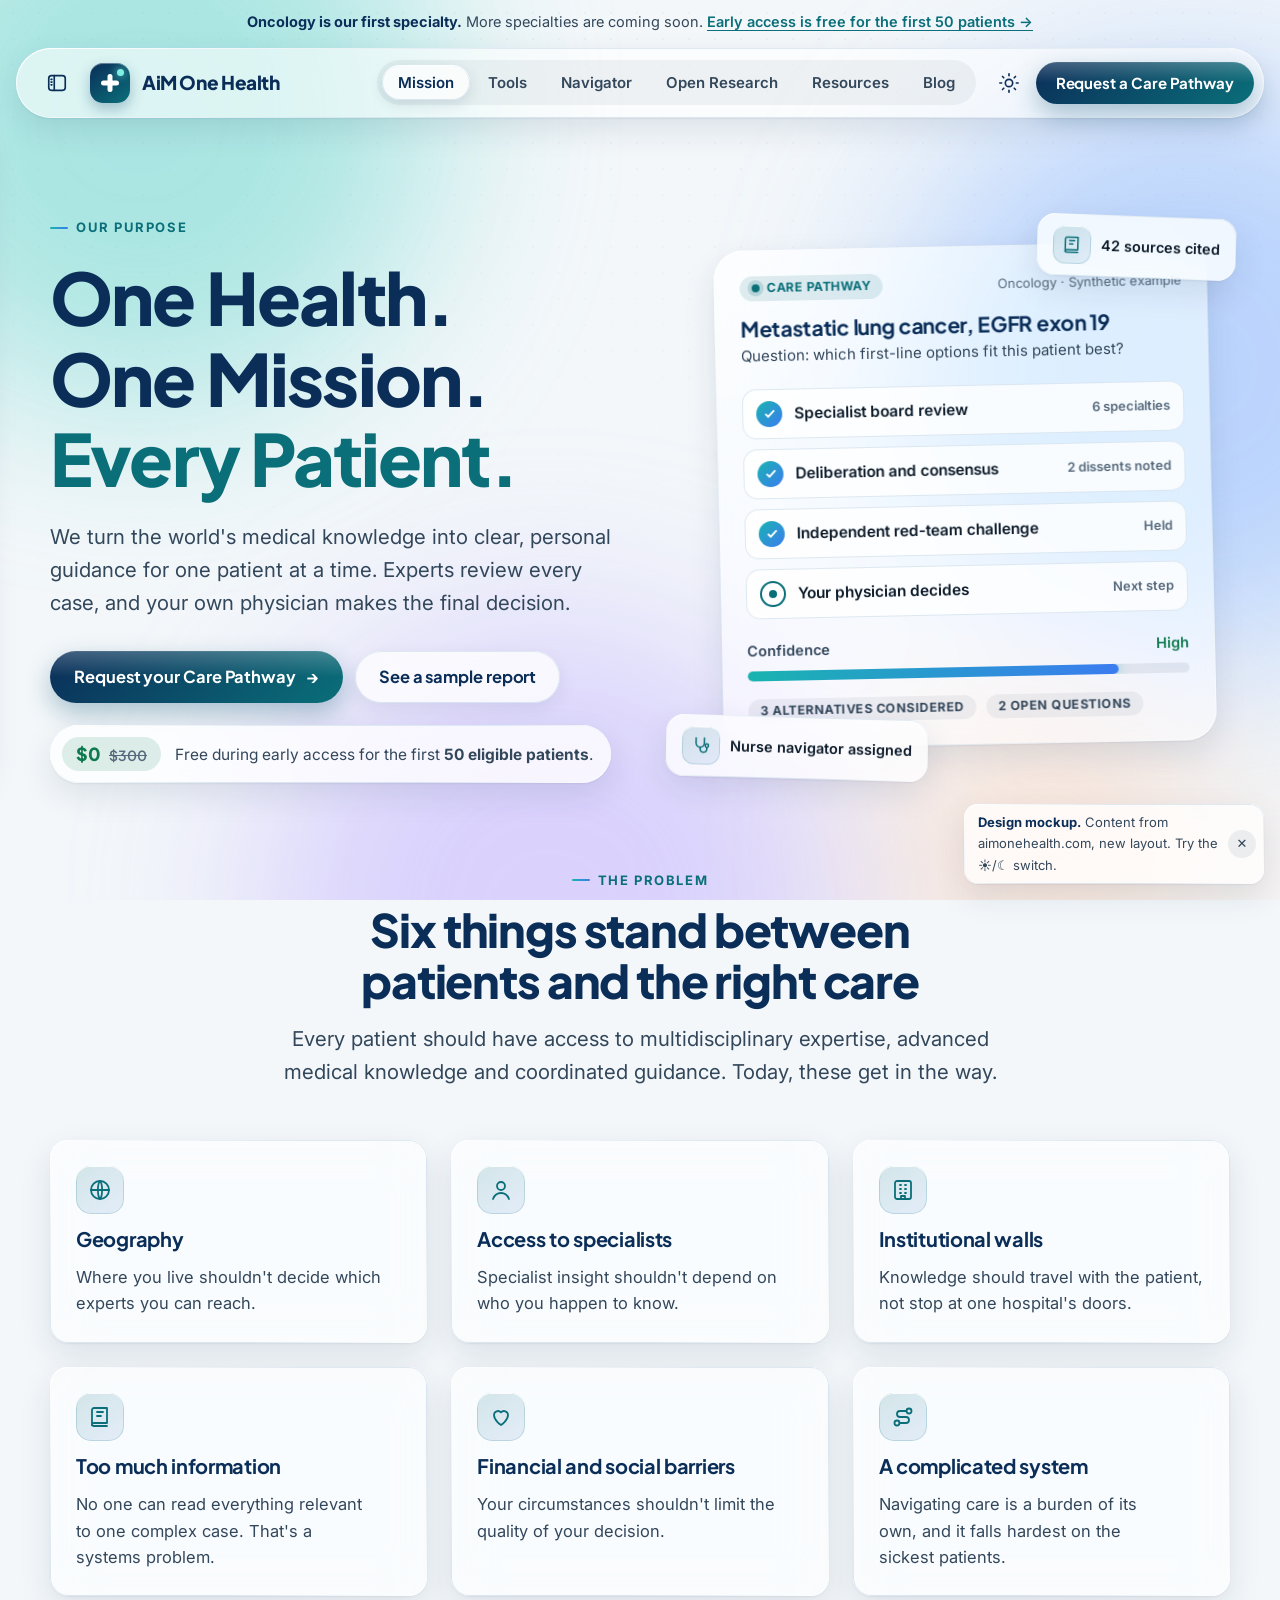
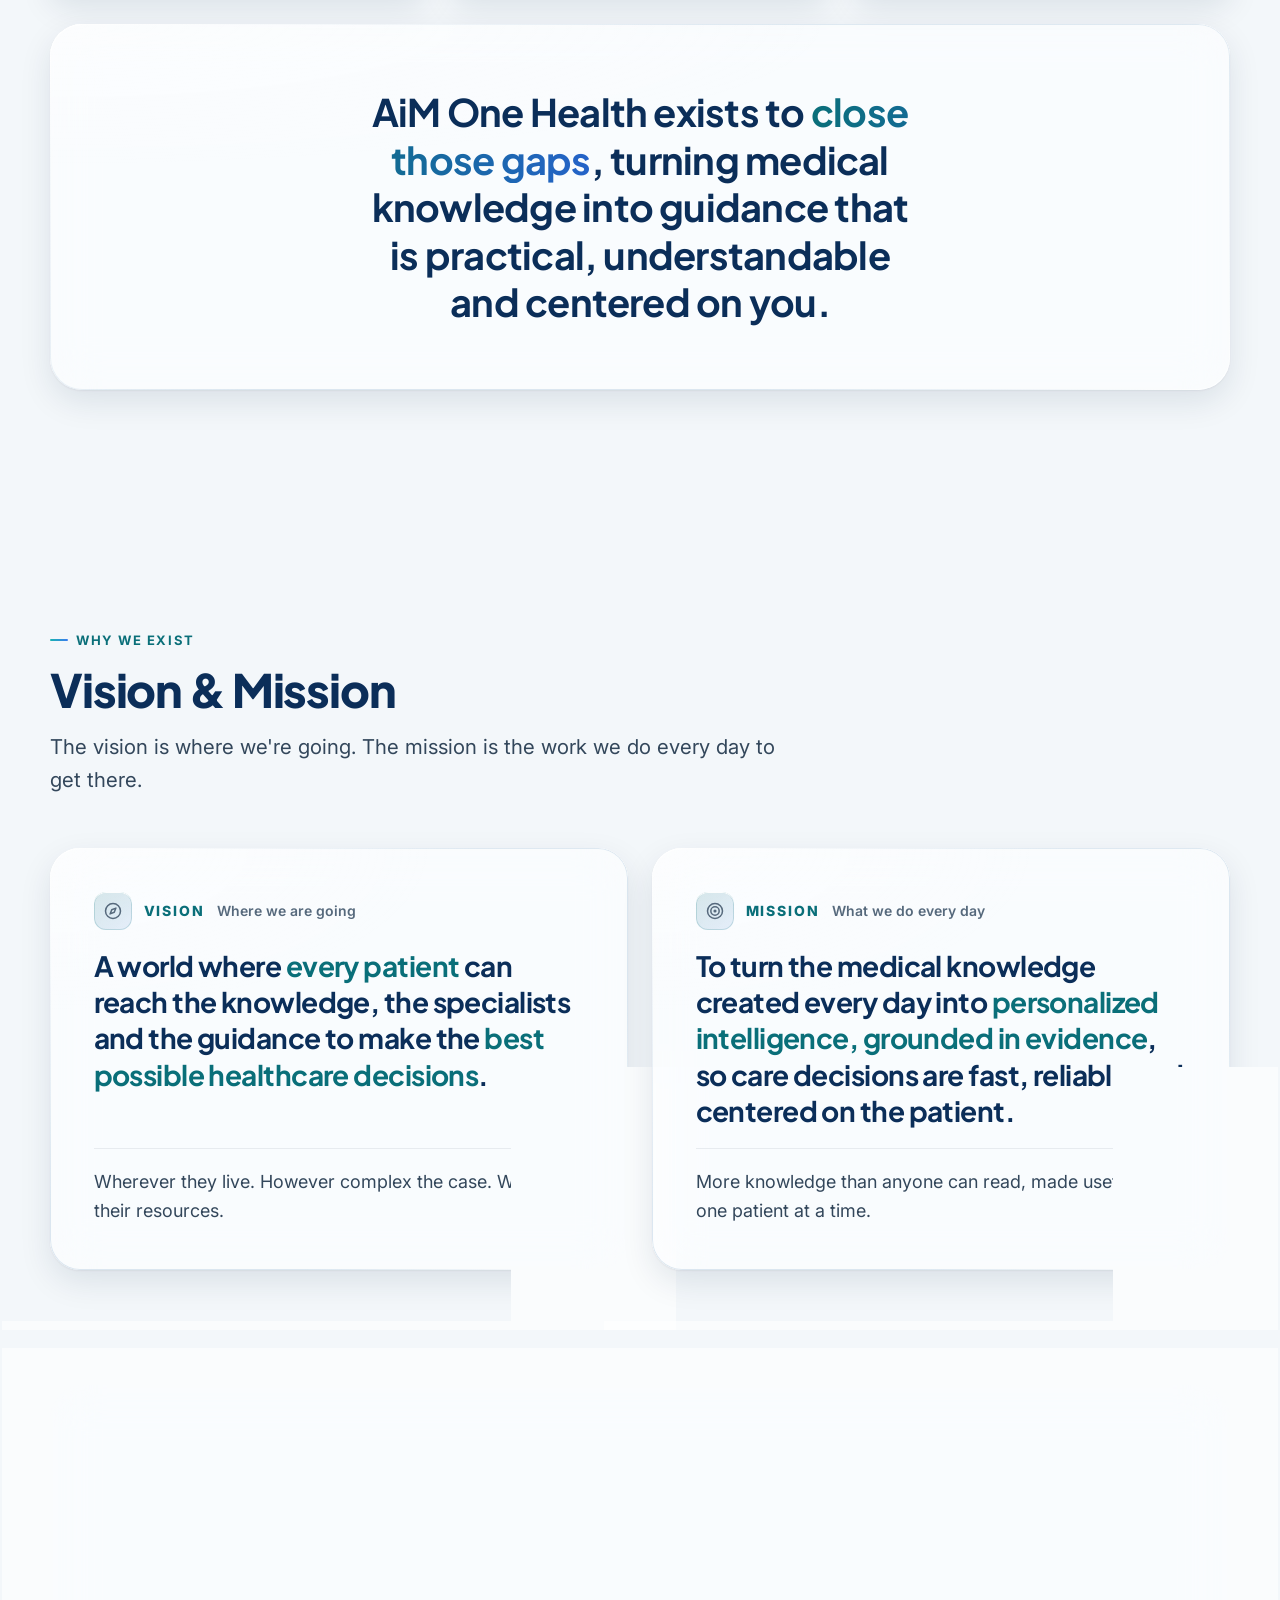
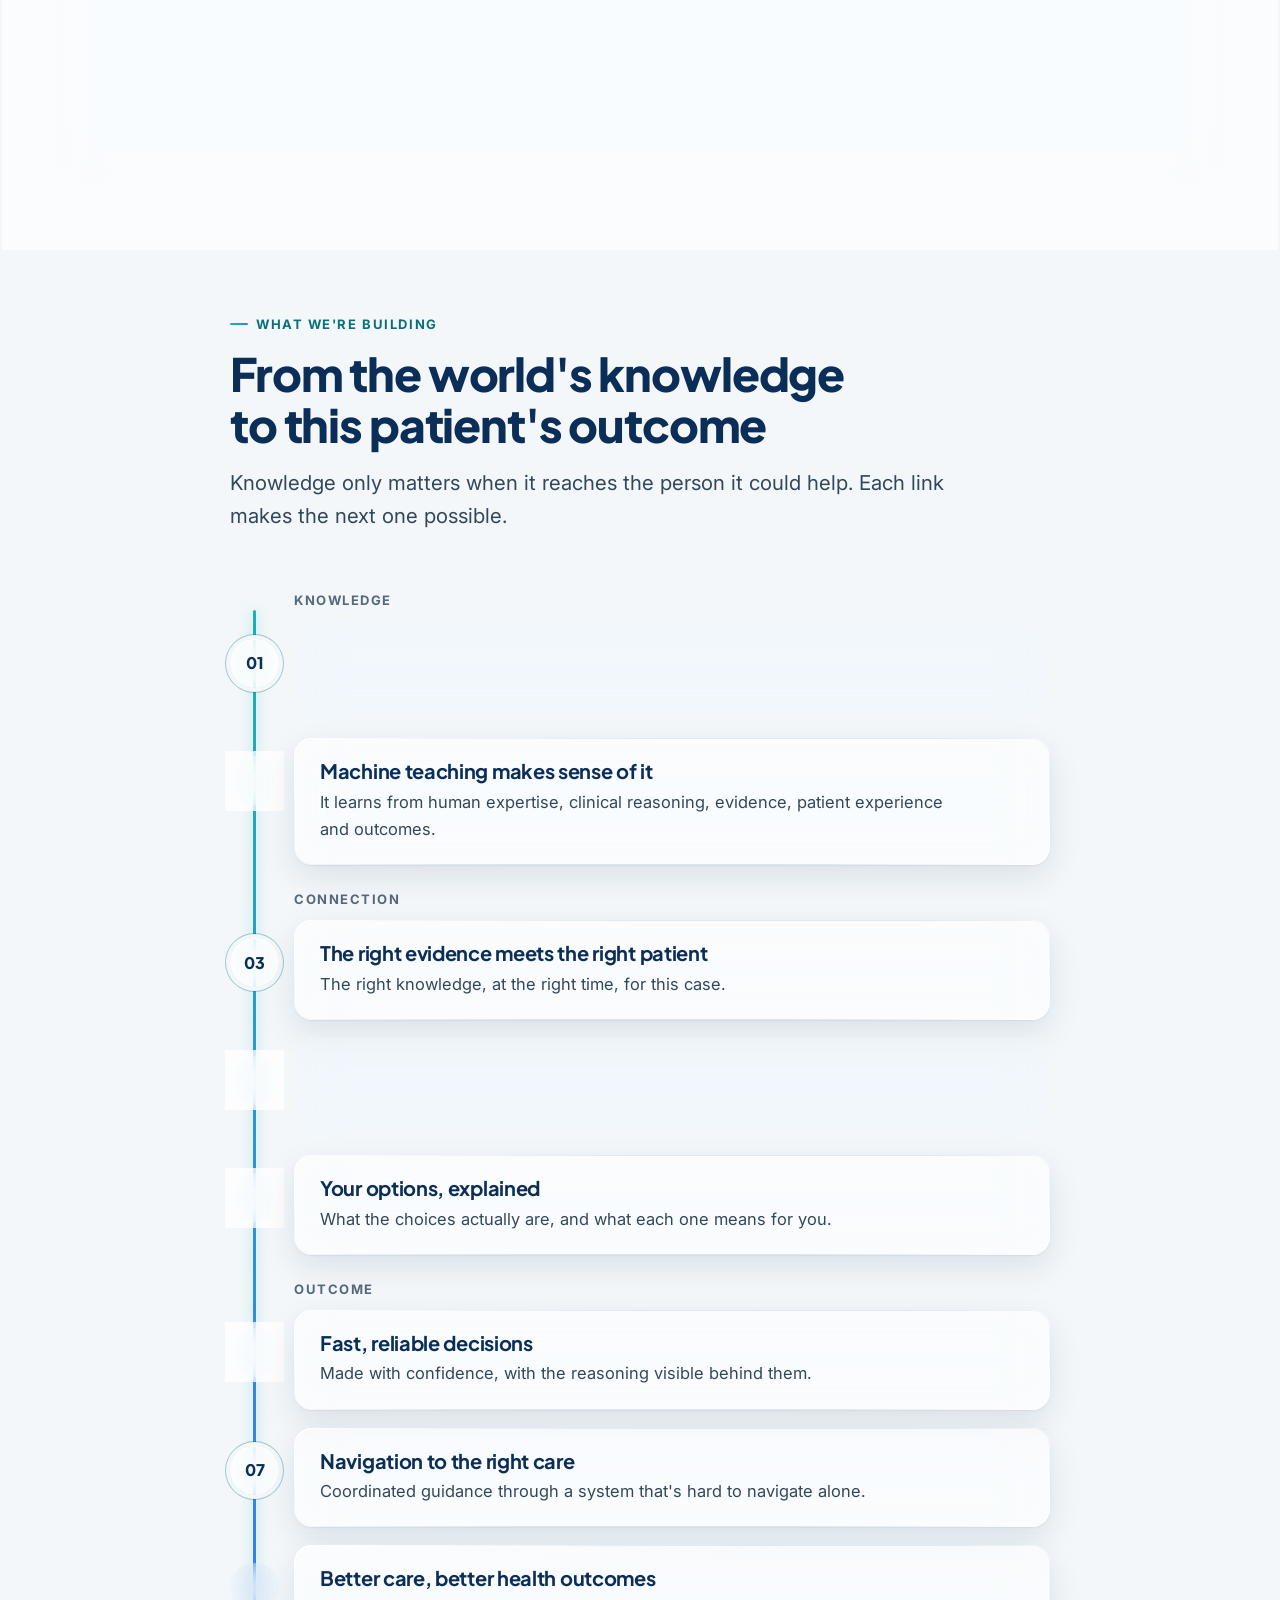
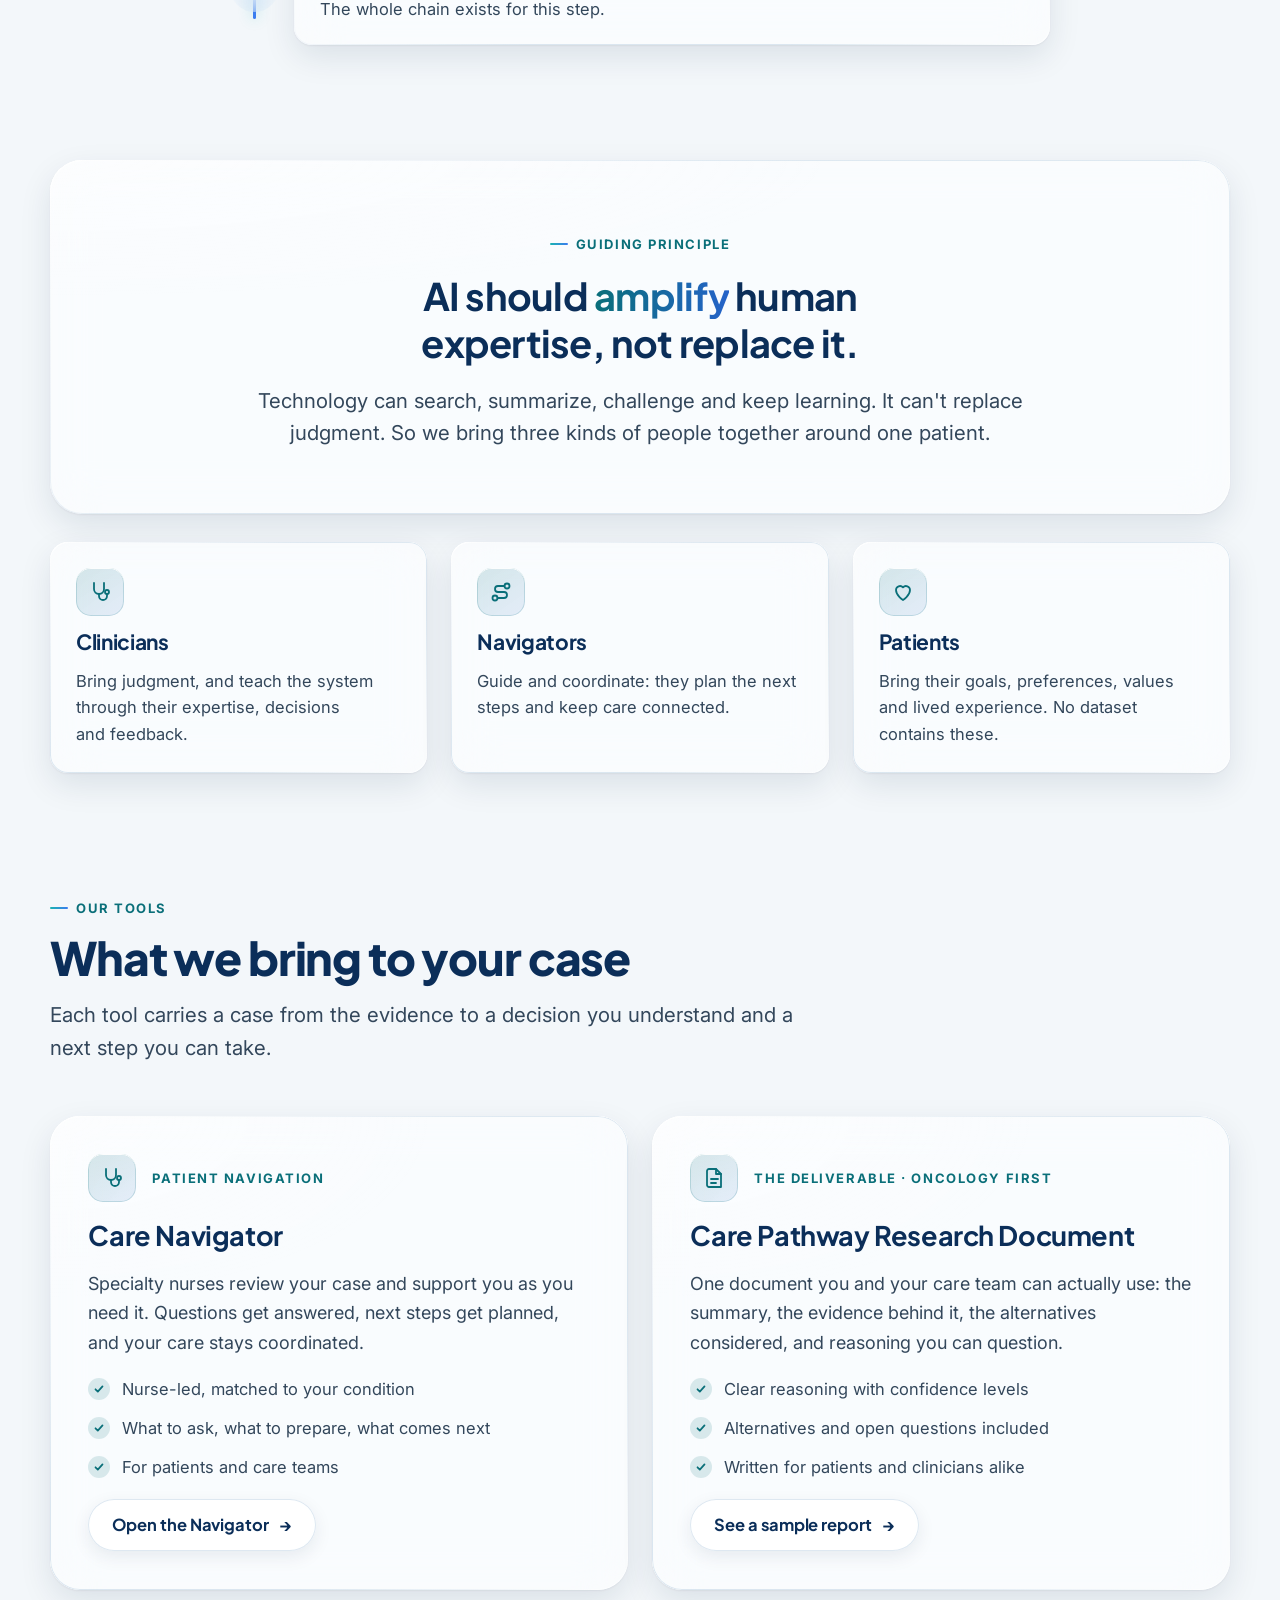
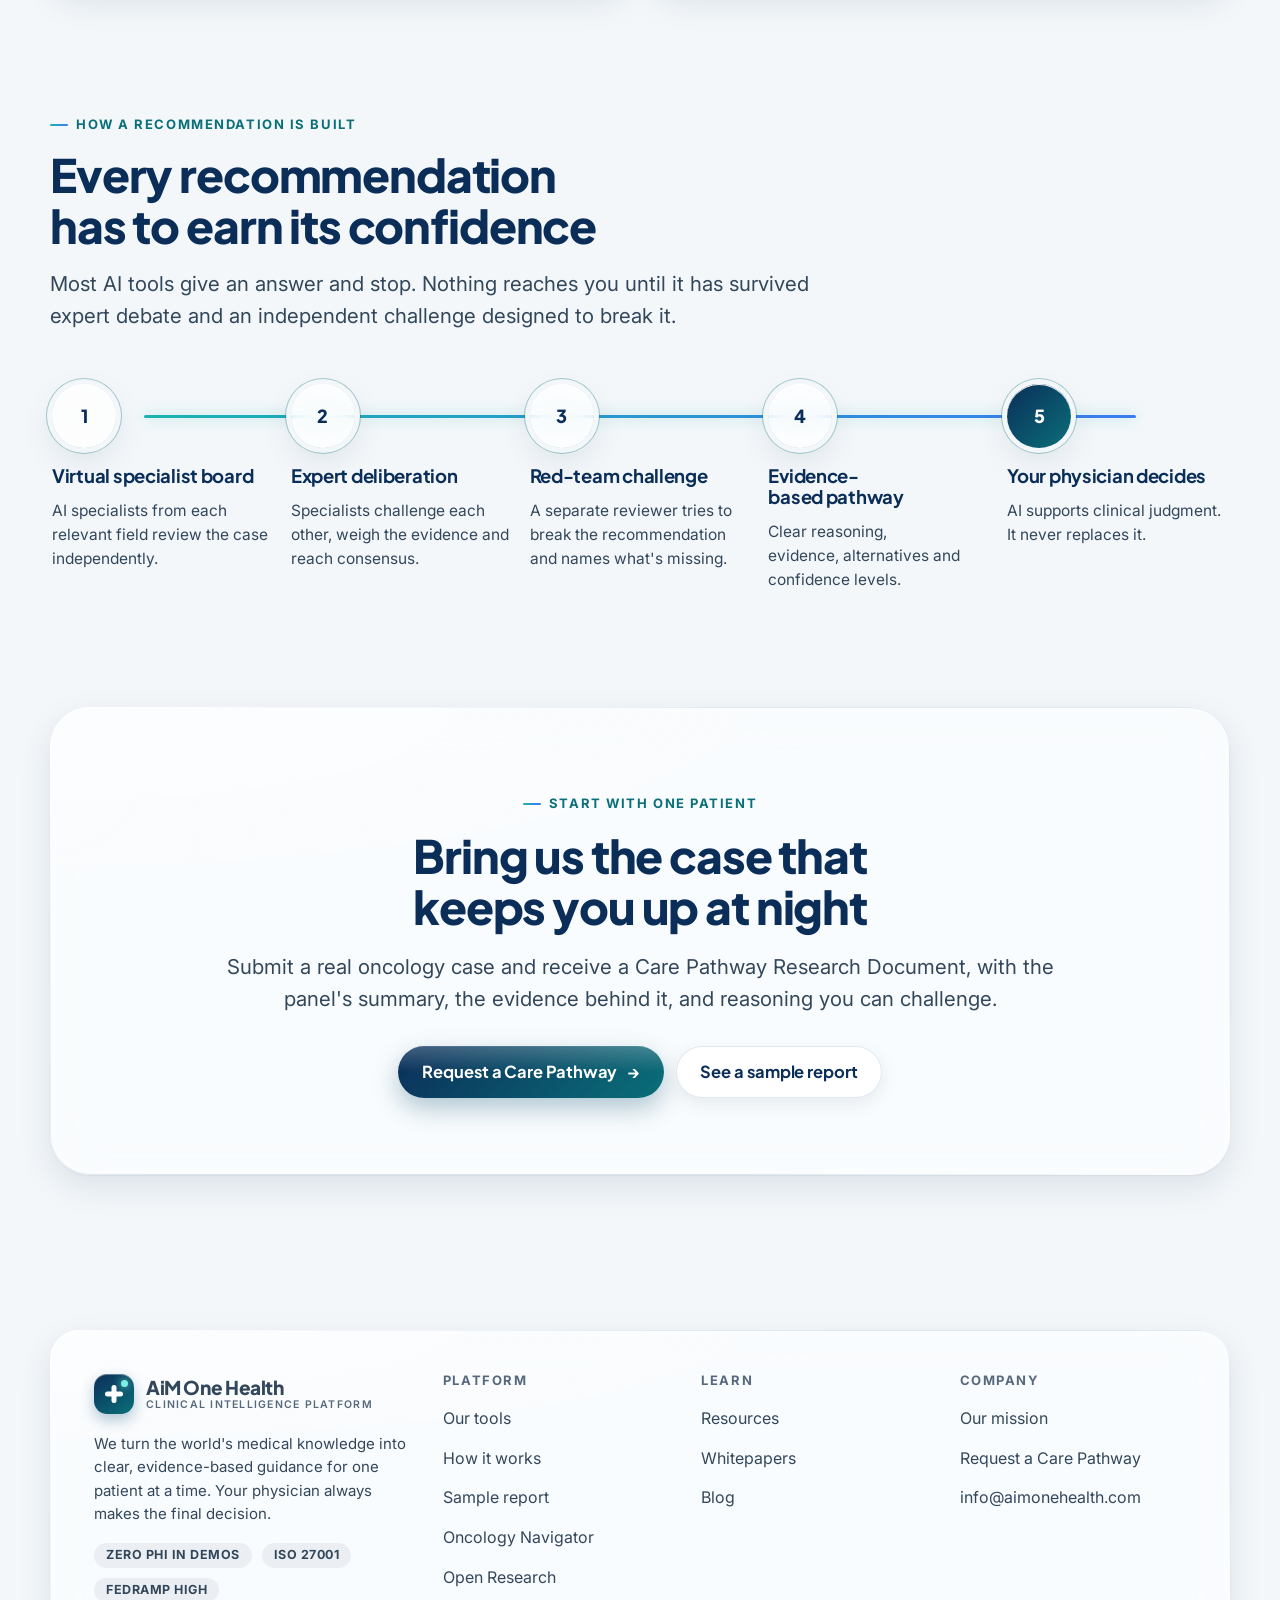
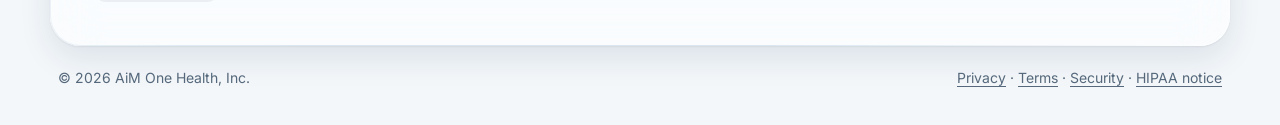
==== index.html @ df20a42c "Initial commit Co-Authored-By: Claude Opus 5.5 <noreply@anthropic.com>" ====
<!doctype html>
<html lang="en">
<head>
<meta charset="utf-8">
<meta name="viewport" content="width=device-width, initial-scale=1">
<title>AiM One Health · One Health. One Mission. Every Patient.</title>
<link rel="preconnect" href="https://fonts.googleapis.com"><link rel="preconnect" href="https://fonts.gstatic.com" crossorigin>
<link href="https://fonts.googleapis.com/css2?family=Inter:wght@400;500;600;700&family=Plus+Jakarta+Sans:wght@600;700;800&display=swap" rel="stylesheet">
<link rel="stylesheet" href="site.css">
<script src="flip.js"></script>
<style>
  .hero { padding: clamp(48px, 7vw, 96px) 0 clamp(40px, 6vw, 80px); }
  .hero h1 { margin: 20px 0 22px; }
  .hero h1 .line { display: block; }
  .hero h1 .soft { color: var(--accent); }
  .hero .ctas { display: flex; flex-wrap: wrap; gap: 12px; margin-top: 32px; }
  .offer { display: flex; align-items: center; gap: 14px; margin-top: 22px; padding: 12px 18px 12px 12px; border-radius: 999px; width: fit-content; max-width: 100%; }
  .offer .price { display: flex; align-items: baseline; gap: 8px; padding: 8px 14px; border-radius: 999px; background: color-mix(in srgb, var(--ok) 13%, transparent); color: var(--ok); font: 800 18px/1 var(--font-head); }
  .offer s { font-size: 14px; font-weight: 600; color: var(--ink-3); }
  .offer span { font-size: 15.5px; color: var(--ink-2); }
  /* the preview: a Care Pathway document floating in glass */
  .preview { padding: 26px; border-radius: 30px; transform: rotate(-1.2deg); }
  .preview .top { display: flex; justify-content: space-between; align-items: center; gap: 12px; }
  .preview h3 { margin: 16px 0 4px; font-size: 21px; }
  .preview .case { font-size: 15px; color: var(--ink-2); }
  .pv-steps { margin: 20px 0; display: grid; gap: 10px; }
  .pv-step { display: flex; align-items: center; gap: 12px; padding: 12px 14px; border-radius: 14px; background: var(--glass-strong); box-shadow: inset 0 0 0 1px var(--glass-edge-2); font-size: 15.5px; font-weight: 600; color: var(--ink); }
  .pv-step .tick { flex: none; width: 26px; height: 26px; border-radius: 50%; display: grid; place-items: center; color: #fff; background: linear-gradient(135deg, #19b3b0, #3b7cf0); }
  .pv-step .tick svg { width: 15px; height: 15px; fill: none; stroke: currentColor; stroke-width: 3; }
  .pv-step.now .tick { background: transparent; box-shadow: inset 0 0 0 2px var(--accent); }
  .pv-step.now .tick::after { content: ''; width: 8px; height: 8px; border-radius: 50%; background: var(--accent); animation: beat 1.4s ease-in-out infinite; }
  @keyframes beat { 50% { transform: scale(1.6); opacity: .4; } }
  .pv-step em { margin-left: auto; font-style: normal; font-size: 13px; color: var(--ink-3); font-weight: 600; }
  .meter { display: grid; gap: 8px; }
  .meter .row { display: flex; justify-content: space-between; font-size: 14.5px; font-weight: 600; color: var(--ink-2); }
  .meter .track { height: 10px; border-radius: 99px; background: rgb(13 40 70 / .08); overflow: hidden; }
  :root[data-theme='night'] .meter .track { background: rgb(255 255 255 / .08); }
  .meter .fill { height: 100%; width: 84%; border-radius: inherit; background: linear-gradient(90deg, #19b3b0, #3b7cf0); box-shadow: 0 0 12px rgb(25 179 176 / .5); }
  .pv-foot { display: flex; gap: 10px; flex-wrap: wrap; margin-top: 18px; }
  .float-chip { position: absolute; padding: 12px 16px; border-radius: 18px; font-size: 14.5px; font-weight: 600; color: var(--ink); display: flex; align-items: center; gap: 10px; }
  .float-chip.a { left: -34px; bottom: -16px; transform: rotate(1.5deg); }
  .float-chip.b { right: -6px; top: -12px; transform: rotate(2deg); }
  .preview-wrap { position: relative; padding: 18px; }
  /* barriers */
  .barrier h3 { font-size: 20px; }
  /* vision / mission */
  .vm { padding: clamp(28px, 3.4vw, 44px); border-radius: 30px; display: flex; flex-direction: column; gap: 18px; }
  .vm .label { display: flex; align-items: center; gap: 12px; }
  .vm .label b { font: 800 14px/1 var(--font-body); letter-spacing: .14em; text-transform: uppercase; color: var(--accent); }
  .vm .label span { font-size: 14px; color: var(--ink-3); font-weight: 600; }
  .vm .say { font: 700 clamp(22px, 2.3vw, 28px)/1.3 var(--font-head); letter-spacing: -.02em; color: var(--brand); }
  .vm .say mark { background: none; color: var(--accent); }
  .vm .after { color: var(--ink-2); border-top: 1px solid rgb(13 40 70 / .08); padding-top: 18px; margin-top: auto; }
  :root[data-theme='night'] .vm .after { border-top-color: rgb(255 255 255 / .08); }
  /* 73 days */
  .doubling { display: grid; grid-template-columns: .9fr 1.1fr; gap: clamp(24px, 4vw, 56px); align-items: center; padding: clamp(28px, 4vw, 52px); border-radius: 34px; }
  .doubling .huge { font: 800 clamp(84px, 11vw, 150px)/.9 var(--font-head); letter-spacing: -.06em; background: linear-gradient(135deg, #0b2e59 10%, #0a6f79 60%, #2563c9); -webkit-background-clip: text; background-clip: text; color: transparent; }
  :root[data-theme='night'] .doubling .huge { background: linear-gradient(135deg, #ffffff, #7ef0e2 55%, #8db4ff); -webkit-background-clip: text; background-clip: text; }
  .doubling .unit { font: 700 22px/1.2 var(--font-head); color: var(--brand); margin-top: 10px; }
  .bars { display: grid; gap: 14px; margin: 18px 0 8px; }
  .bars .b { display: grid; grid-template-columns: 64px 1fr auto; align-items: center; gap: 14px; font-size: 15px; font-weight: 600; color: var(--ink-2); }
  .bars .b i { display: block; height: 14px; border-radius: 99px; background: linear-gradient(90deg, #19b3b0, #3b7cf0); }
  /* principle */
  .roles .tile h3 { font-size: 21px; }
  /* tools */
  .tool { padding: clamp(26px, 3vw, 40px); border-radius: 30px; display: flex; flex-direction: column; gap: 18px; }
  .tool .head { display: flex; gap: 16px; align-items: center; }
  .tool .head span { font: 700 13px/1 var(--font-body); letter-spacing: .12em; text-transform: uppercase; color: var(--accent); }
  .tool h3 { font-size: 27px; }
  .tool .btn { align-self: flex-start; margin-top: auto; }
  /* final CTA */
  .final { padding: clamp(36px, 6vw, 80px); border-radius: 40px; text-align: center; }
  .final h2 { max-width: 18ch; margin: 16px auto 18px; }
  .final .ctas { display: flex; flex-wrap: wrap; justify-content: center; gap: 12px; margin-top: 30px; }
  @media (max-width: 980px) {
    .doubling { grid-template-columns: 1fr; }
    .preview { transform: none; }
    .float-chip { display: none; }
  }
</style>
</head>
<body data-page="index.html">
<main id="main">

  <!-- HERO -->
  <section class="hero">
    <div class="wrap split">
      <div>
        <span class="eyebrow">Our purpose</span>
        <h1><span class="line">One Health.</span><span class="line">One Mission.</span><span class="line soft">Every Patient.</span></h1>
        <p class="lead read">We turn the world's medical knowledge into clear, personal guidance for one patient at a time. Experts review every case, and your own physician makes the final decision.</p>
        <div class="ctas">
          <a class="btn primary" href="request.html">Request your Care Pathway <span class="arrow">→</span></a>
          <a class="btn ghost" href="report.html">See a sample report</a>
        </div>
        <div class="offer glass strong">
          <span class="price">$0 <s>$300</s></span>
          <span>Free during early access for the first <b>50 eligible patients</b>.</span>
        </div>
      </div>

      <div class="preview-wrap" aria-label="Example of a Care Pathway document">
        <div class="preview glass bloom sheen">
          <div class="top"><span class="badge"><span class="dot"></span> Care Pathway</span><span class="tiny">Oncology · Synthetic example</span></div>
          <h3>Metastatic lung cancer, EGFR exon 19</h3>
          <p class="case">Question: which first-line options fit this patient best?</p>
          <div class="pv-steps">
            <div class="pv-step"><span class="tick"><svg viewBox="0 0 24 24"><path d="M5 12.5l4.5 4.5L19 7"/></svg></span>Specialist board review<em>6 specialties</em></div>
            <div class="pv-step"><span class="tick"><svg viewBox="0 0 24 24"><path d="M5 12.5l4.5 4.5L19 7"/></svg></span>Deliberation and consensus<em>2 dissents noted</em></div>
            <div class="pv-step"><span class="tick"><svg viewBox="0 0 24 24"><path d="M5 12.5l4.5 4.5L19 7"/></svg></span>Independent red-team challenge<em>Held</em></div>
            <div class="pv-step now"><span class="tick"></span>Your physician decides<em>Next step</em></div>
          </div>
          <div class="meter"><div class="row"><span>Confidence</span><span style="color:var(--ok)">High</span></div><div class="track"><div class="fill"></div></div></div>
          <div class="pv-foot"><span class="badge plain">3 alternatives considered</span><span class="badge plain">2 open questions</span></div>
        </div>
        <div class="float-chip glass strong a"><span class="ico sm" data-ico="stethoscope"></span>Nurse navigator assigned</div>
        <div class="float-chip glass strong b"><span class="ico sm" data-ico="book"></span>42 sources cited</div>
      </div>
    </div>
  </section>

  <!-- SIX BARRIERS -->
  <section style="padding-top:0">
    <div class="wrap">
      <div class="sec-head center reveal">
        <span class="eyebrow">The problem</span>
        <h2>Six things stand between patients and the right care</h2>
        <p class="lead read">Every patient should have access to multidisciplinary expertise, advanced medical knowledge and coordinated guidance. Today, these get in the way.</p>
      </div>
      <div class="grid g3">
        <article class="tile glass lift reveal barrier"><span class="ico" data-ico="globe"></span><h3>Geography</h3><p>Where you live shouldn't decide which experts you can reach.</p></article>
        <article class="tile glass lift reveal barrier"><span class="ico" data-ico="user"></span><h3>Access to specialists</h3><p>Specialist insight shouldn't depend on who you happen to know.</p></article>
        <article class="tile glass lift reveal barrier"><span class="ico" data-ico="building"></span><h3>Institutional walls</h3><p>Knowledge should travel with the patient, not stop at one hospital's doors.</p></article>
        <article class="tile glass lift reveal barrier"><span class="ico" data-ico="book"></span><h3>Too much information</h3><p>No one can read everything relevant to one complex case. That's a systems problem.</p></article>
        <article class="tile glass lift reveal barrier"><span class="ico" data-ico="heart"></span><h3>Financial and social barriers</h3><p>Your circumstances shouldn't limit the quality of your decision.</p></article>
        <article class="tile glass lift reveal barrier"><span class="ico" data-ico="route"></span><h3>A complicated system</h3><p>Navigating care is a burden of its own, and it falls hardest on the sickest patients.</p></article>
      </div>
      <div class="statement glass bloom reveal" style="margin-top:28px">
        <p class="big">AiM One Health exists to <span class="grad">close those gaps</span>, turning medical knowledge into guidance that is practical, understandable and centered on you.</p>
      </div>
    </div>
  </section>

  <!-- VISION & MISSION -->
  <section id="vision">
    <div class="wrap">
      <div class="sec-head reveal">
        <span class="eyebrow">Why we exist</span>
        <h2>Vision &amp; Mission</h2>
        <p class="lead read">The vision is where we're going. The mission is the work we do every day to get there.</p>
      </div>
      <div class="grid g2">
        <article class="vm glass bloom lift reveal">
          <div class="label"><span class="ico sm" data-ico="compass"></span><b>Vision</b><span>Where we are going</span></div>
          <p class="say">A world where <mark>every patient</mark> can reach the knowledge, the specialists and the guidance to make the <mark>best possible healthcare decisions</mark>.</p>
          <p class="after">Wherever they live. However complex the case. Whatever their resources.</p>
        </article>
        <article class="vm glass bloom lift reveal">
          <div class="label"><span class="ico sm" data-ico="target"></span><b>Mission</b><span>What we do every day</span></div>
          <p class="say">To turn the medical knowledge created every day into <mark>personalized intelligence, grounded in evidence</mark>, so care decisions are fast, reliable and centered on the patient.</p>
          <p class="after">More knowledge than anyone can read, made useful for one patient at a time.</p>
        </article>
      </div>
    </div>
  </section>

  <!-- 73 DAYS -->
  <section style="padding-top:0">
    <div class="wrap">
      <div class="doubling glass bloom reveal">
        <div>
          <div class="huge">73</div>
          <div class="unit">days for medical knowledge to double</div>
          <div class="bars" aria-label="Doubling time of medical knowledge">
            <div class="b"><span>1950</span><i style="width:100%"></i><span>50 years</span></div>
            <div class="b"><span>2020</span><i style="width:4%"></i><span>73 days</span></div>
          </div>
          <p class="tiny">Densen P., “Challenges and Opportunities Facing Medical Education,” Trans Am Clin Climatol Assoc, 2011.</p>
        </div>
        <div class="stack">
          <h3 style="font-size:26px">Finding information isn't the problem anymore. Knowing which of it matters is.</h3>
          <p class="muted">Every day brings new research, clinical guidance, real-world evidence and patient data. The hard part is applying the right knowledge at the right time, for each patient.</p>
          <p class="muted">AiM One Health uses <b style="color:var(--ink)">machine teaching</b>: systems that learn from clinicians' expertise and reasoning, medical evidence, patient experience and real-world outcomes, then apply what they've learned to the decision in front of a patient.</p>
        </div>
      </div>
    </div>
  </section>

  <!-- THE CHAIN -->
  <section id="aspire" style="padding-top:0">
    <div class="narrow">
      <div class="sec-head reveal">
        <span class="eyebrow">What we're building</span>
        <h2>From the world's knowledge to this patient's outcome</h2>
        <p class="lead">Knowledge only matters when it reaches the person it could help. Each link makes the next one possible.</p>
      </div>
      <div class="thread">
        <p class="phase reveal">Knowledge</p>
        <div class="step reveal"><span class="num">01</span><div class="card glass"><h3>New medical knowledge, every day</h3><p>Research, clinical guidance, real-world evidence, patient information and healthcare data.</p></div></div>
        <div class="step reveal"><span class="num">02</span><div class="card glass"><h3>Machine teaching makes sense of it</h3><p>It learns from human expertise, clinical reasoning, evidence, patient experience and outcomes.</p></div></div>
        <p class="phase reveal">Connection</p>
        <div class="step reveal"><span class="num">03</span><div class="card glass"><h3>The right evidence meets the right patient</h3><p>The right knowledge, at the right time, for this case.</p></div></div>
        <div class="step reveal"><span class="num">04</span><div class="card glass"><h3>Multidisciplinary expertise</h3><p>Specialist-level review, without institutional boundaries.</p></div></div>
        <div class="step reveal"><span class="num">05</span><div class="card glass"><h3>Your options, explained</h3><p>What the choices actually are, and what each one means for you.</p></div></div>
        <p class="phase reveal">Outcome</p>
        <div class="step reveal"><span class="num">06</span><div class="card glass"><h3>Fast, reliable decisions</h3><p>Made with confidence, with the reasoning visible behind them.</p></div></div>
        <div class="step reveal"><span class="num">07</span><div class="card glass"><h3>Navigation to the right care</h3><p>Coordinated guidance through a system that's hard to navigate alone.</p></div></div>
        <div class="step key reveal"><span class="num">08</span><div class="card glass bloom"><h3>Better care, better health outcomes</h3><p>The whole chain exists for this step.</p></div></div>
      </div>
    </div>
  </section>

  <!-- PRINCIPLE -->
  <section id="principle" style="padding-top:0">
    <div class="wrap">
      <div class="statement glass bloom reveal" style="margin-bottom:28px">
        <span class="eyebrow">Guiding principle</span>
        <p class="big" style="margin-top:18px">AI should <span class="grad">amplify</span> human expertise, not replace it.</p>
        <p class="lead read" style="margin:18px auto 0">Technology can search, summarize, challenge and keep learning. It can't replace judgment. So we bring three kinds of people together around one patient.</p>
      </div>
      <div class="grid g3 roles">
        <article class="tile glass lift reveal"><span class="ico" data-ico="stethoscope"></span><h3>Clinicians</h3><p>Bring judgment, and teach the system through their expertise, decisions and feedback.</p></article>
        <article class="tile glass lift reveal"><span class="ico" data-ico="route"></span><h3>Navigators</h3><p>Guide and coordinate: they plan the next steps and keep care connected.</p></article>
        <article class="tile glass lift reveal"><span class="ico" data-ico="heart"></span><h3>Patients</h3><p>Bring their goals, preferences, values and lived experience. No dataset contains these.</p></article>
      </div>
    </div>
  </section>

  <!-- TOOLS -->
  <section id="tools" style="padding-top:0">
    <div class="wrap">
      <div class="sec-head reveal">
        <span class="eyebrow">Our tools</span>
        <h2>What we bring to your case</h2>
        <p class="lead read">Each tool carries a case from the evidence to a decision you understand and a next step you can take.</p>
      </div>
      <div class="grid g2">
        <article class="tool glass bloom lift sheen reveal">
          <div class="head"><span class="ico" data-ico="stethoscope"></span><span>Patient navigation</span></div>
          <h3>Care Navigator</h3>
          <p class="muted">Specialty nurses review your case and support you as you need it. Questions get answered, next steps get planned, and your care stays coordinated.</p>
          <ul class="checks"><li>Nurse-led, matched to your condition</li><li>What to ask, what to prepare, what comes next</li><li>For patients and care teams</li></ul>
          <a class="btn ghost" href="navigator.html">Open the Navigator <span class="arrow">→</span></a>
        </article>
        <article class="tool glass bloom lift sheen reveal">
          <div class="head"><span class="ico" data-ico="doc"></span><span>The deliverable · Oncology first</span></div>
          <h3>Care Pathway Research Document</h3>
          <p class="muted">One document you and your care team can actually use: the summary, the evidence behind it, the alternatives considered, and reasoning you can question.</p>
          <ul class="checks"><li>Clear reasoning with confidence levels</li><li>Alternatives and open questions included</li><li>Written for patients and clinicians alike</li></ul>
          <a class="btn ghost" href="report.html">See a sample report <span class="arrow">→</span></a>
        </article>
      </div>
    </div>
  </section>

  <!-- HOW IT EARNS CONFIDENCE -->
  <section id="how" style="padding-top:0">
    <div class="wrap">
      <div class="sec-head reveal">
        <span class="eyebrow">How a recommendation is built</span>
        <h2>Every recommendation has to earn its confidence</h2>
        <p class="lead read">Most AI tools give an answer and stop. Nothing reaches you until it has survived expert debate and an independent challenge designed to break it.</p>
      </div>
      <div class="stages reveal">
        <div class="stage"><span class="num">1</span><h3>Virtual specialist board</h3><p>AI specialists from each relevant field review the case independently.</p></div>
        <div class="stage"><span class="num">2</span><h3>Expert deliberation</h3><p>Specialists challenge each other, weigh the evidence and reach consensus.</p></div>
        <div class="stage"><span class="num">3</span><h3>Red-team challenge</h3><p>A separate reviewer tries to break the recommendation and names what's missing.</p></div>
        <div class="stage"><span class="num">4</span><h3>Evidence-based pathway</h3><p>Clear reasoning, evidence, alternatives and confidence levels.</p></div>
        <div class="stage last"><span class="num">5</span><h3>Your physician decides</h3><p>AI supports clinical judgment. It never replaces it.</p></div>
      </div>
    </div>
  </section>

  <!-- FINAL CTA -->
  <section style="padding-top:0">
    <div class="wrap">
      <div class="final glass bloom reveal">
        <span class="eyebrow">Start with one patient</span>
        <h2>Bring us the case that keeps you up at night</h2>
        <p class="lead read" style="margin:0 auto">Submit a real oncology case and receive a Care Pathway Research Document, with the panel's summary, the evidence behind it, and reasoning you can challenge.</p>
        <div class="ctas"><a class="btn primary" href="request.html">Request a Care Pathway <span class="arrow">→</span></a><a class="btn ghost" href="report.html">See a sample report</a></div>
      </div>
    </div>
  </section>
</main>
<script src="site.js"></script>
</body>
</html>
---- site.css ----
/* AiM One Health — website mockup
 * "Lumen" glass: frosted, light-catching panels over slow-moving clinical light, with one
 * luminous thread that links every step of a story. Readability first: 18px body, short
 * lines, strong contrast, no faded text. Daylight and Night themes. */

:root {
  --ink: #0d1b2a;          /* body text, 15:1 on the page */
  --ink-2: #33475b;        /* secondary text, 8:1 */
  --ink-3: #56697c;        /* labels and captions, 5.4:1 */
  --brand: #0b2e59;        /* AiM navy for headings */
  --accent: #0a6f79;       /* teal for links and actions */
  --accent-2: #2563c9;     /* azure, the other end of the thread */
  --warm: #c2562b;         /* sparing warm accent (alerts, dissent) */
  --ok: #0e7a4f;
  --page: #f3f7fa;
  --glass: rgb(255 255 255 / .58);
  --glass-strong: rgb(255 255 255 / .78);
  --glass-edge-1: rgb(255 255 255 / .95);
  --glass-edge-2: rgb(160 190 215 / .35);
  --shadow: 0 1px 2px rgb(13 40 70 / .06), 0 12px 32px rgb(13 40 70 / .10);
  --shadow-lift: 0 2px 4px rgb(13 40 70 / .06), 0 22px 48px rgb(13 40 70 / .16);
  --field-a: #6fd8cf; --field-b: #8db8ff; --field-c: #c5b4ff; --field-d: #ffc9a8;
  --field-opacity: .55;
  --thread: linear-gradient(180deg, #19b3b0, #3b7cf0);
  --thread-x: linear-gradient(90deg, #19b3b0, #3b7cf0);
  --r-lg: 26px; --r-md: 18px; --r-sm: 12px;
  --font-head: 'Plus Jakarta Sans', 'Segoe UI', system-ui, sans-serif;
  --font-body: 'Inter', 'Segoe UI', system-ui, sans-serif;
  color-scheme: light;
}
:root[data-theme='night'] {
  --ink: #e8f1fa; --ink-2: #b7c7d8; --ink-3: #93a7bb;
  --brand: #f2f7fc; --accent: #5fe0d2; --accent-2: #8db4ff; --warm: #ffa37a; --ok: #6be3a8;
  --page: #050d17;
  --glass: rgb(255 255 255 / .055);
  --glass-strong: rgb(255 255 255 / .09);
  --glass-edge-1: rgb(255 255 255 / .28);
  --glass-edge-2: rgb(255 255 255 / .05);
  --shadow: 0 1px 2px rgb(0 0 0 / .3), 0 14px 36px rgb(0 0 0 / .35);
  --shadow-lift: 0 2px 4px rgb(0 0 0 / .3), 0 24px 52px rgb(0 0 0 / .5);
  --field-opacity: .32;
  color-scheme: dark;
}

/* ---------- base ---------- */
* { box-sizing: border-box; }
[hidden] { display: none !important; }
html { scroll-behavior: smooth; -webkit-text-size-adjust: 100%; }
body { margin: 0; min-height: 100vh; background: var(--page); color: var(--ink); font: 400 18px/1.65 var(--font-body); -webkit-font-smoothing: antialiased; transition: background-color .4s; }
h1, h2, h3, h4 { font-family: var(--font-head); color: var(--brand); margin: 0; letter-spacing: -.025em; line-height: 1.12; text-wrap: balance; }
h1 { font-size: clamp(40px, 6vw, 72px); font-weight: 800; }
h2 { font-size: clamp(30px, 3.8vw, 46px); font-weight: 800; }
h3 { font-size: 22px; font-weight: 700; letter-spacing: -.015em; }
h4 { font-size: 18px; font-weight: 700; letter-spacing: -.01em; }
p { margin: 0; text-wrap: pretty; }
a { color: var(--accent); text-underline-offset: 3px; }
img, svg { display: block; }
button, input, select, textarea { font: inherit; color: inherit; }
:focus-visible { outline: 3px solid var(--accent-2); outline-offset: 3px; border-radius: 6px; }
.skip { position: absolute; left: -999px; top: 8px; z-index: 100; background: var(--brand); color: #fff; padding: 10px 16px; border-radius: 10px; }
.skip:focus { left: 12px; }
.wrap { width: min(1180px, 100% - 40px); margin-inline: auto; }
.narrow { width: min(820px, 100% - 40px); margin-inline: auto; }
.read { max-width: 64ch; }
.center { text-align: center; }
.center .read { margin-inline: auto; }
.eyebrow { display: inline-flex; align-items: center; gap: 8px; font: 700 13px/1 var(--font-body); letter-spacing: .12em; text-transform: uppercase; color: var(--accent); }
.eyebrow::before { content: ''; width: 18px; height: 2px; border-radius: 2px; background: var(--thread-x); }
.lead { font-size: clamp(19px, 1.6vw, 22px); line-height: 1.6; color: var(--ink-2); }
.muted { color: var(--ink-2); }
.small { font-size: 15px; line-height: 1.55; }
.tiny { font-size: 13px; line-height: 1.5; color: var(--ink-3); }
section { padding: clamp(64px, 9vw, 120px) 0; }
.stack > * + * { margin-top: 18px; }
.stack-lg > * + * { margin-top: 28px; }

/* ---------- moving light behind everything ---------- */
.fields { position: fixed; inset: 0; z-index: -1; overflow: hidden; pointer-events: none; }
.fields i { position: absolute; width: 46vmax; height: 46vmax; border-radius: 50%; filter: blur(90px); opacity: var(--field-opacity); transition: opacity .6s; animation: drift 38s ease-in-out infinite alternate; }
.fields i:nth-child(1) { background: var(--field-a); left: -12vmax; top: -14vmax; }
.fields i:nth-child(2) { background: var(--field-b); right: -16vmax; top: 8vh; animation-duration: 46s; animation-delay: -12s; }
.fields i:nth-child(3) { background: var(--field-c); left: 20vw; bottom: -24vmax; animation-duration: 52s; animation-delay: -20s; }
.fields i:nth-child(4) { background: var(--field-d); right: 4vw; bottom: -10vmax; width: 28vmax; height: 28vmax; opacity: calc(var(--field-opacity) * .7); animation-duration: 40s; }
@keyframes drift { to { transform: translate(6vmax, 5vmax) scale(1.12); } }
.fields::after { content: ''; position: absolute; inset: 0; opacity: .5; background-image: radial-gradient(rgb(120 150 180 / .14) 1px, transparent 1px); background-size: 26px 26px; mask: linear-gradient(180deg, #000, transparent 70%); }
:root[data-theme='night'] .fields::after { background-image: radial-gradient(rgb(255 255 255 / .06) 1px, transparent 1px); }

/* ---------- Lumen glass ---------- */
.glass { position: relative; isolation: isolate; background: var(--glass); border-radius: var(--r-lg);
  -webkit-backdrop-filter: blur(24px) saturate(170%); backdrop-filter: blur(24px) saturate(170%); box-shadow: var(--shadow), inset 0 1px 0 var(--glass-edge-1); }
/* the light-catching edge: bright where light hits the top-left, fading around the rim */
.glass::before { content: ''; position: absolute; inset: 0; z-index: -1; border-radius: inherit; padding: 1px; pointer-events: none;
  background: linear-gradient(140deg, var(--glass-edge-1), var(--glass-edge-2) 40%, var(--glass-edge-2) 70%, var(--glass-edge-1));
  -webkit-mask: linear-gradient(#000 0 0) content-box, linear-gradient(#000 0 0); -webkit-mask-composite: xor; mask-composite: exclude; }
/* a soft caustic bloom in the corner, like light pooling through thick glass */
.glass.bloom::after { content: ''; position: absolute; inset: 0; z-index: -1; border-radius: inherit; pointer-events: none;
  background: radial-gradient(120% 70% at 0% 0%, rgb(255 255 255 / .55), transparent 55%); opacity: .8; }
:root[data-theme='night'] .glass.bloom::after { background: radial-gradient(120% 70% at 0% 0%, rgb(140 220 255 / .12), transparent 55%); }
.glass.strong { background: var(--glass-strong); }
.glass.pad { padding: clamp(24px, 3vw, 36px); }
.lift { transition: transform .35s cubic-bezier(.2, .8, .2, 1), box-shadow .35s; }
.lift:hover { transform: translateY(-4px); box-shadow: var(--shadow-lift), inset 0 1px 0 var(--glass-edge-1); }
/* a sweep of light that crosses the panel on hover */
.sheen { overflow: hidden; }
.sheen > .sweep { position: absolute; inset: 0; z-index: -1; pointer-events: none; background: linear-gradient(115deg, transparent 35%, rgb(255 255 255 / .45) 48%, transparent 60%); transform: translateX(-120%); transition: transform .9s cubic-bezier(.2, .8, .2, 1); }
:root[data-theme='night'] .sheen > .sweep { background: linear-gradient(115deg, transparent 35%, rgb(255 255 255 / .09) 48%, transparent 60%); }
.sheen:hover > .sweep { transform: translateX(120%); }

/* ---------- buttons, chips, badges ---------- */
.btn { position: relative; isolation: isolate; display: inline-flex; align-items: center; justify-content: center; gap: 10px; min-height: 52px; padding: 0 24px; border-radius: 999px; border: 0; cursor: pointer;
  font: 700 16.5px/1 var(--font-head); letter-spacing: -.005em; text-decoration: none; white-space: nowrap; transition: transform .2s, box-shadow .25s, background .25s; }
.btn:active { transform: scale(.98); }
.btn.primary { color: #fff; background: linear-gradient(135deg, #0b2e59, #0a6f79); box-shadow: 0 10px 26px rgb(10 80 110 / .32), inset 0 1px 0 rgb(255 255 255 / .28); }
.btn.primary::after { content: ''; position: absolute; inset: 1px 1px 50%; z-index: -1; border-radius: 999px 999px 40% 40%; background: linear-gradient(180deg, rgb(255 255 255 / .22), transparent); }
.btn.primary:hover { box-shadow: 0 14px 34px rgb(10 80 110 / .42), inset 0 1px 0 rgb(255 255 255 / .3); }
:root[data-theme='night'] .btn.primary { color: #03141c; background: linear-gradient(135deg, #7ef0e2, #8db4ff); box-shadow: 0 10px 30px rgb(80 200 220 / .25), inset 0 1px 0 rgb(255 255 255 / .6); }
.btn.ghost { color: var(--brand); background: var(--glass-strong); -webkit-backdrop-filter: blur(16px); backdrop-filter: blur(16px); box-shadow: inset 0 0 0 1px var(--glass-edge-2), inset 0 1px 0 var(--glass-edge-1), 0 6px 18px rgb(13 40 70 / .08); }
.btn.ghost:hover { background: var(--glass-edge-1); }
:root[data-theme='night'] .btn.ghost:hover { background: rgb(255 255 255 / .14); }
.btn.sm { min-height: 42px; padding: 0 18px; font-size: 15px; }
.btn .arrow { transition: transform .25s; }
.btn:hover .arrow { transform: translateX(3px); }
.chip { display: inline-flex; align-items: center; gap: 8px; min-height: 40px; padding: 0 16px; border-radius: 999px; border: 0; cursor: pointer; font: 600 15px/1 var(--font-body); color: var(--ink-2); text-decoration: none;
  background: var(--glass); -webkit-backdrop-filter: blur(14px); backdrop-filter: blur(14px); box-shadow: inset 0 0 0 1px var(--glass-edge-2); transition: background .2s, color .2s; }
.chip .n { font-size: 12.5px; padding: 3px 8px; border-radius: 999px; background: rgb(13 40 70 / .07); color: var(--ink-3); }
:root[data-theme='night'] .chip .n { background: rgb(255 255 255 / .08); }
.chip:hover { color: var(--ink); }
.chip.on { color: #fff; background: var(--brand); box-shadow: none; }
.chip.on .n { background: rgb(255 255 255 / .2); color: #fff; }
:root[data-theme='night'] .chip.on { color: #03141c; background: var(--accent); }
:root[data-theme='night'] .chip.on .n { background: rgb(0 0 0 / .15); color: #03141c; }
.chips { display: flex; flex-wrap: wrap; gap: 10px; }
.badge { display: inline-flex; align-items: center; gap: 7px; padding: 6px 12px; border-radius: 999px; font: 700 12.5px/1 var(--font-body); letter-spacing: .04em; text-transform: uppercase;
  color: var(--accent); background: color-mix(in srgb, var(--accent) 12%, transparent); }
.badge.warm { color: var(--warm); background: color-mix(in srgb, var(--warm) 12%, transparent); }
.badge.ok { color: var(--ok); background: color-mix(in srgb, var(--ok) 12%, transparent); }
.badge.plain { color: var(--ink-2); background: rgb(13 40 70 / .06); }
:root[data-theme='night'] .badge.plain { background: rgb(255 255 255 / .08); }
.dot { width: 8px; height: 8px; border-radius: 50%; background: currentColor; box-shadow: 0 0 0 4px color-mix(in srgb, currentColor 18%, transparent); }

/* ---------- icons ---------- */
.ico { flex: none; width: 48px; height: 48px; border-radius: 15px; display: grid; place-items: center; color: var(--accent);
  background: linear-gradient(145deg, color-mix(in srgb, var(--accent) 16%, transparent), color-mix(in srgb, var(--accent-2) 10%, transparent)); box-shadow: inset 0 1px 0 var(--glass-edge-1), inset 0 0 0 1px color-mix(in srgb, var(--accent) 18%, transparent); }
.ico svg { width: 24px; height: 24px; fill: none; stroke: currentColor; stroke-width: 1.8; stroke-linecap: round; stroke-linejoin: round; }
.ico.sm { width: 38px; height: 38px; border-radius: 12px; }
.ico.sm svg { width: 20px; height: 20px; }

/* ---------- header: a floating glass bar with a liquid tab indicator ---------- */
.notice { position: relative; z-index: 31; text-align: center; padding: 10px 20px; font-size: 14.5px; color: var(--ink-2); }
.notice b { color: var(--brand); }
.notice a { font-weight: 600; }
.site-head { position: sticky; top: 12px; z-index: 30; margin-top: 4px; }
.bar { display: flex; align-items: center; gap: 14px; height: 70px; padding: 0 10px 0 18px; border-radius: 999px; }
.logo { display: flex; align-items: center; gap: 12px; text-decoration: none; color: var(--brand); margin-right: auto; flex: none; }
.mark { position: relative; width: 40px; height: 40px; border-radius: 13px; background: linear-gradient(145deg, #0b2e59, #0a6f79); box-shadow: inset 0 1px 0 rgb(255 255 255 / .35), 0 6px 14px rgb(10 70 110 / .3); }
.mark::before, .mark::after { content: ''; position: absolute; left: 50%; top: 50%; background: #fff; border-radius: 3px; transform: translate(-50%, -50%); }
.mark::before { width: 18px; height: 5px; }
.mark::after { width: 5px; height: 18px; }
.mark i { position: absolute; right: 6px; top: 6px; width: 7px; height: 7px; border-radius: 50%; background: #7ef0e2; box-shadow: 0 0 8px #7ef0e2; }
.logo b { display: block; font: 800 19px/1.1 var(--font-head); letter-spacing: -.02em; }
.logo small { display: block; font: 600 10.5px/1.3 var(--font-body); letter-spacing: .12em; text-transform: uppercase; color: var(--ink-3); }
.tabs { position: relative; display: flex; gap: 2px; padding: 5px; border-radius: 999px; background: rgb(13 40 70 / .05); }
:root[data-theme='night'] .tabs { background: rgb(255 255 255 / .05); }
.tabs a { position: relative; z-index: 1; padding: 10px 16px; border-radius: 999px; font: 600 15px/1 var(--font-body); color: var(--ink-2); text-decoration: none; white-space: nowrap; transition: color .25s; }
.tabs a:hover, .tabs a.on { color: var(--brand); }
.tabs .lens { position: absolute; z-index: 0; top: 5px; bottom: 5px; border-radius: 999px; background: var(--glass-strong); box-shadow: inset 0 1px 0 var(--glass-edge-1), 0 4px 14px rgb(13 40 70 / .12), inset 0 0 0 1px var(--glass-edge-2);
  transition: left .45s cubic-bezier(.3, 1.4, .5, 1), width .45s cubic-bezier(.3, 1.4, .5, 1); }
:root[data-theme='night'] .tabs .lens { background: rgb(255 255 255 / .12); }
.head-actions { display: flex; align-items: center; gap: 8px; flex: none; }
.icon-btn { width: 46px; height: 46px; display: grid; place-items: center; border: 0; border-radius: 50%; cursor: pointer; color: var(--brand); background: transparent; transition: background .2s; }
.icon-btn:hover { background: rgb(13 40 70 / .07); }
:root[data-theme='night'] .icon-btn:hover { background: rgb(255 255 255 / .08); }
.icon-btn svg { width: 22px; height: 22px; fill: none; stroke: currentColor; stroke-width: 1.8; stroke-linecap: round; stroke-linejoin: round; }
.theme-btn .moon { display: none; }
:root[data-theme='night'] .theme-btn .sun { display: none; }
:root[data-theme='night'] .theme-btn .moon { display: block; }
.menu-btn { display: none; }
.drawer { display: none; }

/* ---------- page hero (inner pages) ---------- */
.page-hero { padding: clamp(56px, 8vw, 100px) 0 clamp(36px, 5vw, 56px); }
.page-hero h1 { font-size: clamp(38px, 5.4vw, 64px); margin: 18px 0 18px; }
.crumbs { display: flex; gap: 8px; align-items: center; font-size: 14.5px; color: var(--ink-3); }
.crumbs a { color: var(--ink-2); text-decoration: none; }
.crumbs a:hover { color: var(--accent); }

/* ---------- grids ---------- */
.grid { display: grid; gap: clamp(16px, 2vw, 24px); }
.g2 { grid-template-columns: repeat(2, 1fr); }
.g3 { grid-template-columns: repeat(3, 1fr); }
.g4 { grid-template-columns: repeat(4, 1fr); }
.split { display: grid; grid-template-columns: 1.05fr .95fr; gap: clamp(32px, 5vw, 72px); align-items: center; }
.sec-head { max-width: 760px; margin-bottom: clamp(32px, 4vw, 52px); }
.sec-head h2 { margin: 14px 0 16px; }
.center.sec-head { margin-inline: auto; }

/* feature tile: icon + title + one plain sentence */
.tile { display: flex; flex-direction: column; gap: 14px; padding: 26px; border-radius: var(--r-md); }
.tile p { color: var(--ink-2); font-size: 16.5px; line-height: 1.6; }

/* stats */
.stat b { display: block; font: 800 clamp(34px, 4vw, 48px)/1 var(--font-head); letter-spacing: -.04em; color: var(--brand); }
.stat span { display: block; margin-top: 8px; font-size: 14.5px; font-weight: 600; color: var(--ink-2); }

/* the thread: a luminous line linking numbered steps */
.thread { position: relative; display: grid; gap: 18px; padding-left: 64px; }
.thread::before { content: ''; position: absolute; left: 23px; top: 26px; bottom: 26px; width: 3px; border-radius: 3px; background: var(--thread); box-shadow: 0 0 14px rgb(25 179 176 / .45); }
.thread .step { position: relative; }
.thread .num { position: absolute; left: -64px; top: 18px; width: 49px; height: 49px; border-radius: 50%; display: grid; place-items: center; font: 800 16px/1 var(--font-head); color: var(--brand);
  background: var(--glass-strong); -webkit-backdrop-filter: blur(12px); backdrop-filter: blur(12px); box-shadow: inset 0 1px 0 var(--glass-edge-1), 0 0 0 4px var(--page), 0 0 0 5px color-mix(in srgb, var(--accent) 35%, transparent); }
.thread .step.key .num { color: #fff; background: linear-gradient(135deg, #0b2e59, #0a6f79); }
:root[data-theme='night'] .thread .step.key .num { color: #03141c; background: linear-gradient(135deg, #7ef0e2, #8db4ff); }
.thread .card { padding: 22px 26px; border-radius: var(--r-md); }
.thread .card h3 { font-size: 20px; }
.thread .card p { margin-top: 6px; color: var(--ink-2); font-size: 16.5px; }
.phase { font: 700 13px/1 var(--font-body); letter-spacing: .12em; text-transform: uppercase; color: var(--ink-3); margin: 10px 0 -4px; }

/* horizontal stepper (five review stages) */
.stages { display: grid; grid-template-columns: repeat(5, 1fr); gap: 14px; position: relative; }
.stages::before { content: ''; position: absolute; left: 8%; right: 8%; top: 31px; height: 3px; border-radius: 3px; background: var(--thread-x); box-shadow: 0 0 14px rgb(25 179 176 / .4); }
.stage { position: relative; display: flex; flex-direction: column; align-items: flex-start; gap: 12px; padding: 0 2px; }
.stage .num { width: 64px; height: 64px; border-radius: 50%; display: grid; place-items: center; font: 800 18px/1 var(--font-head); color: var(--brand);
  background: var(--glass-strong); -webkit-backdrop-filter: blur(14px); backdrop-filter: blur(14px); box-shadow: inset 0 1px 0 var(--glass-edge-1), 0 0 0 5px var(--page), 0 0 0 6px color-mix(in srgb, var(--accent) 35%, transparent), var(--shadow); }
.stage.last .num { color: #fff; background: linear-gradient(135deg, #0b2e59, #0a6f79); }
:root[data-theme='night'] .stage.last .num { color: #03141c; background: linear-gradient(135deg, #7ef0e2, #8db4ff); }
.stage h3 { font-size: 18.5px; margin-top: 6px; }
.stage p { font-size: 15.5px; line-height: 1.55; color: var(--ink-2); }

/* lists with check marks */
.checks { list-style: none; padding: 0; margin: 0; display: grid; gap: 12px; }
.checks li { display: flex; gap: 12px; align-items: flex-start; color: var(--ink-2); font-size: 16.5px; }
.checks li::before { content: ''; flex: none; width: 22px; height: 22px; margin-top: 2px; border-radius: 50%;
  background: color-mix(in srgb, var(--accent) 14%, transparent) url("data:image/svg+xml,%3Csvg xmlns='http://www.w3.org/2000/svg' viewBox='0 0 24 24' fill='none' stroke='%230a6f79' stroke-width='3' stroke-linecap='round' stroke-linejoin='round'%3E%3Cpath d='M6 12.5l4 4 8-9'/%3E%3C/svg%3E") center / 14px no-repeat; }
:root[data-theme='night'] .checks li::before { background-image: url("data:image/svg+xml,%3Csvg xmlns='http://www.w3.org/2000/svg' viewBox='0 0 24 24' fill='none' stroke='%235fe0d2' stroke-width='3' stroke-linecap='round' stroke-linejoin='round'%3E%3Cpath d='M6 12.5l4 4 8-9'/%3E%3C/svg%3E"); }

/* "in short" summary boxes, so every page can be skimmed */
.in-short { display: flex; gap: 16px; align-items: flex-start; padding: 20px 24px; border-radius: var(--r-md); }
.in-short b { display: block; font: 700 13px/1 var(--font-body); letter-spacing: .12em; text-transform: uppercase; color: var(--accent); margin-bottom: 8px; }
.in-short p { color: var(--ink); font-size: 17px; }

/* quote / statement band */
.statement { padding: clamp(36px, 5vw, 64px); border-radius: 32px; text-align: center; }
.statement p.big { font: 700 clamp(26px, 3.2vw, 38px)/1.25 var(--font-head); letter-spacing: -.02em; color: var(--brand); max-width: 24ch; margin-inline: auto; text-wrap: balance; }
.statement .grad { background: linear-gradient(90deg, #0a6f79, #2563c9); -webkit-background-clip: text; background-clip: text; color: transparent; }
:root[data-theme='night'] .statement .grad { background: linear-gradient(90deg, #7ef0e2, #8db4ff); -webkit-background-clip: text; background-clip: text; }

/* forms */
.field { display: grid; gap: 8px; }
.field label { font: 600 15px/1.3 var(--font-body); color: var(--ink); }
.field .hint { font-size: 14px; color: var(--ink-3); }
.input { width: 100%; min-height: 54px; padding: 0 18px; border-radius: 14px; border: 0; outline: 0; font-size: 17px; color: var(--ink);
  background: var(--glass-strong); box-shadow: inset 0 0 0 1.5px var(--glass-edge-2), inset 0 1px 2px rgb(13 40 70 / .06); transition: box-shadow .2s; }
.input:focus { box-shadow: inset 0 0 0 2px var(--accent), 0 0 0 5px color-mix(in srgb, var(--accent) 16%, transparent); }
textarea.input { padding: 14px 18px; min-height: 120px; resize: vertical; line-height: 1.55; }
select.input { appearance: none; padding-right: 44px; background-image: url("data:image/svg+xml,%3Csvg xmlns='http://www.w3.org/2000/svg' viewBox='0 0 24 24' fill='none' stroke='%2356697c' stroke-width='2' stroke-linecap='round'%3E%3Cpath d='M6 9l6 6 6-6'/%3E%3C/svg%3E"); background-repeat: no-repeat; background-position: right 16px center; background-size: 18px; }
.search { position: relative; }
.search svg { position: absolute; left: 18px; top: 50%; width: 20px; height: 20px; transform: translateY(-50%); fill: none; stroke: var(--ink-3); stroke-width: 2; stroke-linecap: round; }
.search .input { padding-left: 50px; border-radius: 999px; }

/* tables */
.table { width: 100%; border-collapse: separate; border-spacing: 0; font-size: 16px; }
.table th { text-align: left; font: 700 13px/1 var(--font-body); letter-spacing: .08em; text-transform: uppercase; color: var(--ink-3); padding: 14px 18px; }
.table td { padding: 16px 18px; border-top: 1px solid rgb(13 40 70 / .08); color: var(--ink-2); }
:root[data-theme='night'] .table td { border-top-color: rgb(255 255 255 / .07); }
.table td:first-child { color: var(--ink); font-weight: 600; }
.table tr { transition: background .2s; }
.table tbody tr:hover { background: rgb(13 40 70 / .03); }
:root[data-theme='night'] .table tbody tr:hover { background: rgb(255 255 255 / .03); }

/* footer */
.site-foot { padding: 40px 0 36px; }
.foot { display: grid; grid-template-columns: 1.4fr 1fr 1fr 1fr; gap: 32px; padding: clamp(28px, 4vw, 44px); border-radius: 30px; }
.foot h4 { font: 700 13px/1 var(--font-body); letter-spacing: .12em; text-transform: uppercase; color: var(--ink-3); margin-bottom: 16px; }
.foot ul { list-style: none; margin: 0; padding: 0; display: grid; gap: 10px; }
.foot a { color: var(--ink-2); text-decoration: none; font-size: 16px; }
.foot a:hover { color: var(--accent); }
.foot-bottom { display: flex; flex-wrap: wrap; gap: 12px 24px; justify-content: space-between; padding: 20px 8px 0; font-size: 14px; color: var(--ink-3); }
.foot-bottom a { color: var(--ink-3); }
.trust { display: flex; flex-wrap: wrap; gap: 10px; margin-top: 18px; }

/* reveal on scroll (content is visible by default if scripts are off) */
/* quick, and triggered just before it scrolls into view, so text is never seen half-faded */
.js .reveal { opacity: 0; transform: translateY(14px); transition: opacity .4s ease, transform .6s cubic-bezier(.2, .8, .2, 1); }
.js .reveal.in { opacity: 1; transform: none; }

/* mockup note pinned to the corner */
.mock-note { position: fixed; z-index: 40; right: 16px; bottom: 16px; display: flex; align-items: center; gap: 10px; padding: 8px 8px 8px 14px; border-radius: 14px; font-size: 13px; color: var(--ink-2); max-width: 300px; }
.mock-note b { color: var(--brand); }
.mock-note button { flex: none; width: 28px; height: 28px; border: 0; border-radius: 50%; cursor: pointer; background: rgb(13 40 70 / .07); color: var(--ink-2); }

/* ---------- icon sidebar: a floating glass rail; each icon's name appears beside it on hover/focus ---------- */
.rail { position: fixed; z-index: 28; left: 16px; top: 50%; display: flex; flex-direction: column; gap: 6px; padding: 10px; border-radius: 28px;
  transform: translate(calc(-100% - 28px), -50%); transition: transform .5s cubic-bezier(.3, 1.25, .5, 1); }
body.rail-open .rail { transform: translate(0, -50%); }
body.no-anim .rail, body.no-anim { transition: none !important; }
.rail a, .rail button { position: relative; width: 50px; height: 50px; border-radius: 17px; display: grid; place-items: center; border: 0; cursor: pointer; color: var(--ink-2); background: transparent; text-decoration: none; transition: background .2s, color .2s, transform .25s cubic-bezier(.3, 1.4, .5, 1); }
.rail .ri { display: grid; place-items: center; }
.rail .ri svg { width: 23px; height: 23px; fill: none; stroke: currentColor; stroke-width: 1.8; stroke-linecap: round; stroke-linejoin: round; }
.rail a:hover, .rail button:hover, .rail a:focus-visible, .rail button:focus-visible { color: var(--brand); background: var(--glass-strong); box-shadow: inset 0 1px 0 var(--glass-edge-1), inset 0 0 0 1px var(--glass-edge-2); transform: scale(1.06); }
.rail a.on { color: #fff; background: linear-gradient(135deg, #0b2e59, #0a6f79); box-shadow: 0 8px 18px rgb(10 80 110 / .3), inset 0 1px 0 rgb(255 255 255 / .3); }
:root[data-theme='night'] .rail a.on { color: #03141c; background: linear-gradient(135deg, #7ef0e2, #8db4ff); }
.rail-sep { height: 1px; margin: 4px 10px; background: rgb(13 40 70 / .1); }
:root[data-theme='night'] .rail-sep { background: rgb(255 255 255 / .1); }
/* the name label: a small glass pill that springs out to the right */
.rail .tip { position: absolute; left: calc(100% + 16px); top: 50%; z-index: 2; white-space: nowrap; padding: 10px 15px; border-radius: 13px; pointer-events: none;
  font: 600 14.5px/1 var(--font-body); color: var(--ink); background: rgb(250 252 254 / .96); box-shadow: 0 10px 26px rgb(13 40 70 / .16), inset 0 0 0 1px var(--glass-edge-2);
  opacity: 0; transform: translate(-8px, -50%) scale(.92); transform-origin: left center; transition: opacity .16s, transform .3s cubic-bezier(.3, 1.4, .5, 1); }
:root[data-theme='night'] .rail .tip { color: var(--ink); background: rgb(14 28 44 / .96); box-shadow: 0 10px 26px rgb(0 0 0 / .4), inset 0 0 0 1px rgb(255 255 255 / .1); }
.rail .tip::before { content: ''; position: absolute; left: -5px; top: 50%; width: 10px; height: 10px; border-radius: 2px; background: inherit; transform: translateY(-50%) rotate(45deg); }
.rail a:hover .tip, .rail button:hover .tip, .rail a:focus-visible .tip, .rail button:focus-visible .tip { opacity: 1; transform: translate(0, -50%) scale(1); }
/* with the rail open, make room for it on screens where it would cover the content */
body { transition: padding-left .45s cubic-bezier(.2, .8, .2, 1); }
@media (max-width: 1420px) { body.rail-open { padding-left: 88px; } }
.rail-btn.icon-btn { flex: none; }
.rail .rail-home { width: 50px; height: 50px; }
.rail .rail-home:hover { background: transparent; box-shadow: none; }
.rail .rail-home .mark { width: 44px; height: 44px; }
/* sidebar mode: the top bar slides away and the sidebar does its job (not on phones, which use ☰) */
.site-head { height: 70px; transition: height .45s cubic-bezier(.2, .8, .2, 1), margin .45s, opacity .3s, transform .45s cubic-bezier(.2, .8, .2, 1); }
@media (min-width: 641px) {
  body.rail-open .site-head { height: 0; margin-top: 0; opacity: 0; transform: translateY(-24px); pointer-events: none; visibility: hidden; transition: height .45s cubic-bezier(.2, .8, .2, 1), margin .45s, opacity .25s, transform .45s cubic-bezier(.2, .8, .2, 1), visibility 0s .45s; }
  body.rail-open .drawer { display: none; }
}
@media (max-height: 760px) { .rail { gap: 2px; padding: 8px; } .rail a, .rail button, .rail .rail-home { width: 42px; height: 42px; border-radius: 14px; } .rail .rail-home .mark { width: 38px; height: 38px; } .rail .ri svg { width: 20px; height: 20px; } }

/* ---------- card flip between tabs (the browser's own page transitions) ---------- */
/* The browser snapshots the old and new pages as images and we flip those images, so nothing is
   re-laid-out or re-blurred mid-flip: no lag, no text flicker. The top bar, sidebar and corner note
   are captured separately and stay still while the page turns beneath them. Browsers without
   cross-page transitions simply change pages instantly. */
@media (prefers-reduced-motion: no-preference) {
  @view-transition { navigation: auto; }
}
.site-head { view-transition-name: site-head; }
.rail { view-transition-name: rail; }
.mock-note { view-transition-name: mock-note; }
/* the "table" the card turns over */
::view-transition { background: radial-gradient(120% 90% at 50% 40%, #e9f0f6, #c9d6e2); }
:root[data-theme='night']::view-transition { background: radial-gradient(120% 90% at 50% 40%, #0b1726, #010409); }
::view-transition-group(site-head), ::view-transition-group(rail), ::view-transition-group(mock-note) { z-index: 2; }
::view-transition-old(root), ::view-transition-new(root) { backface-visibility: hidden; mix-blend-mode: normal; }
html:active-view-transition-type(forward)::view-transition-old(root) { animation: vt-out-fwd .46s cubic-bezier(.55, 0, .7, .25) both; }
html:active-view-transition-type(back)::view-transition-old(root) { animation: vt-out-back .46s cubic-bezier(.55, 0, .7, .25) both; }
html:active-view-transition-type(forward)::view-transition-new(root) { animation: vt-in-fwd .7s cubic-bezier(.16, .84, .24, 1) .4s both; }
html:active-view-transition-type(back)::view-transition-new(root) { animation: vt-in-back .7s cubic-bezier(.16, .84, .24, 1) .4s both; }
/* lift into a card (shrink, tilt back, deep shadow), then turn edge-on */
@keyframes vt-out-fwd {
  0% { transform: none; border-radius: 0; box-shadow: 0 0 0 rgb(0 0 0 / 0); }
  42% { transform: perspective(1000px) translateZ(0) scale(.8) rotateX(5deg); border-radius: 46px; box-shadow: 0 50px 90px rgb(5 20 40 / .45); }
  100% { transform: perspective(1000px) scale(.8) rotateX(5deg) rotateY(-90deg); border-radius: 46px; box-shadow: 0 50px 90px rgb(5 20 40 / .45); }
}
@keyframes vt-out-back {
  0% { transform: none; border-radius: 0; box-shadow: 0 0 0 rgb(0 0 0 / 0); }
  42% { transform: perspective(1000px) translateZ(0) scale(.8) rotateX(5deg); border-radius: 46px; box-shadow: 0 50px 90px rgb(5 20 40 / .45); }
  100% { transform: perspective(1000px) scale(.8) rotateX(5deg) rotateY(90deg); border-radius: 46px; box-shadow: 0 50px 90px rgb(5 20 40 / .45); }
}
/* come around from the other side, land, then settle flat to full screen */
@keyframes vt-in-fwd {
  0% { transform: perspective(1000px) scale(.8) rotateX(5deg) rotateY(90deg); border-radius: 46px; box-shadow: 0 50px 90px rgb(5 20 40 / .45); }
  55% { transform: perspective(1000px) scale(.8) rotateX(5deg) rotateY(0); border-radius: 46px; box-shadow: 0 50px 90px rgb(5 20 40 / .45); }
  100% { transform: none; border-radius: 0; box-shadow: 0 0 0 rgb(0 0 0 / 0); }
}
@keyframes vt-in-back {
  0% { transform: perspective(1000px) scale(.8) rotateX(5deg) rotateY(-90deg); border-radius: 46px; box-shadow: 0 50px 90px rgb(5 20 40 / .45); }
  55% { transform: perspective(1000px) scale(.8) rotateX(5deg) rotateY(0); border-radius: 46px; box-shadow: 0 50px 90px rgb(5 20 40 / .45); }
  100% { transform: none; border-radius: 0; box-shadow: 0 0 0 rgb(0 0 0 / 0); }
}

/* ---------- header fit ---------- */
/* The bar holds the name, six tabs, the theme switch and the main button. It gets a little more
   width than the page content, drops the tagline (it lives in the footer), and below 1240px the
   tabs move into the ☰ menu while "Request a Care Pathway" stays in the bar. */
.site-head .wrap { width: min(1300px, 100% - 32px); }
.bar .logo small { display: none; }
.bar { gap: 10px; }
.head-actions { gap: 4px; }
.head-actions .btn { padding: 0 20px; }

/* ---------- responsive ---------- */
@media (max-width: 1240px) {
  .tabs { display: none; }
  .menu-btn { display: grid; }
  /* the menu sits just under the header (top set by site.js) and is nearly opaque so it reads clearly */
  .drawer { position: fixed; left: auto; right: max(16px, calc((100% - 1300px) / 2)); width: min(380px, calc(100% - 32px)); top: 92px; z-index: 29; display: grid; gap: 4px; padding: 14px; border-radius: 26px; transform-origin: top right; transform: scale(.97) translateY(-8px); opacity: 0; visibility: hidden; transition: transform .25s, opacity .2s, visibility 0s .25s; }
  .drawer.glass { background: rgb(250 252 254 / .94); }
  :root[data-theme='night'] .drawer.glass { background: rgb(10 22 36 / .94); }
  .drawer.open { transform: none; opacity: 1; visibility: visible; transition: transform .25s, opacity .2s; }
  .drawer a { padding: 14px 16px; border-radius: 14px; font: 600 18px/1.2 var(--font-body); color: var(--ink); text-decoration: none; }
  .drawer a.on { background: color-mix(in srgb, var(--accent) 10%, transparent); color: var(--brand); }
  .drawer .btn { margin-top: 8px; display: none; }
}
@media (max-width: 980px) {
  /* the menu sits just under the header (top set by site.js) and is nearly opaque so it reads clearly */
  .drawer { position: fixed; left: 12px; right: 12px; top: 92px; z-index: 29; display: grid; gap: 4px; padding: 14px; border-radius: 26px; transform-origin: top; transform: scale(.97) translateY(-8px); opacity: 0; visibility: hidden; transition: transform .25s, opacity .2s, visibility 0s .25s; }
  .g3, .g4 { grid-template-columns: repeat(2, 1fr); }
  .split { grid-template-columns: 1fr; }
  .stages { grid-template-columns: 1fr; gap: 22px; padding-left: 0; }
  .stages::before { left: 31px; right: auto; top: 30px; bottom: 30px; width: 3px; height: auto; background: var(--thread); }
  .stage { display: grid; grid-template-columns: 64px minmax(0, 1fr); column-gap: 18px; row-gap: 4px; align-items: start; }
  .stage .num { grid-row: span 2; }
  .stage h3 { margin-top: 10px; }
  .foot { grid-template-columns: 1fr 1fr; }
}
@media (max-width: 640px) {
  body { font-size: 17px; }
  .g2, .g3, .g4 { grid-template-columns: 1fr; }
  .bar { height: 62px; padding: 0 6px 0 12px; }
  .logo small { display: none; }
  /* phones: the ☰ menu covers navigation, so no icon sidebar */
  .rail, .rail-btn.icon-btn { display: none; }
  body.rail-open { padding-left: 0; }
  /* phones: the main button moves into the menu, full width */
  .head-actions .btn { display: none; }
  .drawer { left: 12px; right: 12px; width: auto; }
  .drawer .btn { display: flex; }
  .thread { padding-left: 54px; }
  .thread::before { left: 19px; }
  .thread .num { left: -54px; width: 41px; height: 41px; font-size: 14px; }
  .foot { grid-template-columns: 1fr; }
  .btn { width: 100%; }
  .btn.inline { width: auto; }
  .mock-note { display: none; }
}
/* very narrow screens (small phones, split views): a tighter bar so nothing spills off the edge */
@media (max-width: 380px) {
  .site-head .wrap { width: calc(100% - 16px); }
  .bar { gap: 4px; padding: 0 2px 0 8px; }
  .logo { gap: 8px; min-width: 0; }
  .logo b { font-size: 16px; white-space: nowrap; }
  .mark { width: 34px; height: 34px; border-radius: 11px; }
  .icon-btn { width: 40px; height: 40px; }
  h1 { font-size: 34px; }
  .page-hero h1 { font-size: 32px; }
  h2 { font-size: 27px; }
  .stat b { font-size: 30px; }
  .btn { white-space: normal; text-align: center; line-height: 1.25; padding-block: 12px; max-width: 100%; }
}
/* grid and split children may shrink below their content's natural width (long words, big numbers) */
.grid > *, .split > *, .g2 > *, .g3 > *, .g4 > * { min-width: 0; }
@media (prefers-reduced-motion: reduce) {
  *, *::before, *::after { animation: none !important; transition: none !important; scroll-behavior: auto !important; }
  .js .reveal { opacity: 1; transform: none; }
}
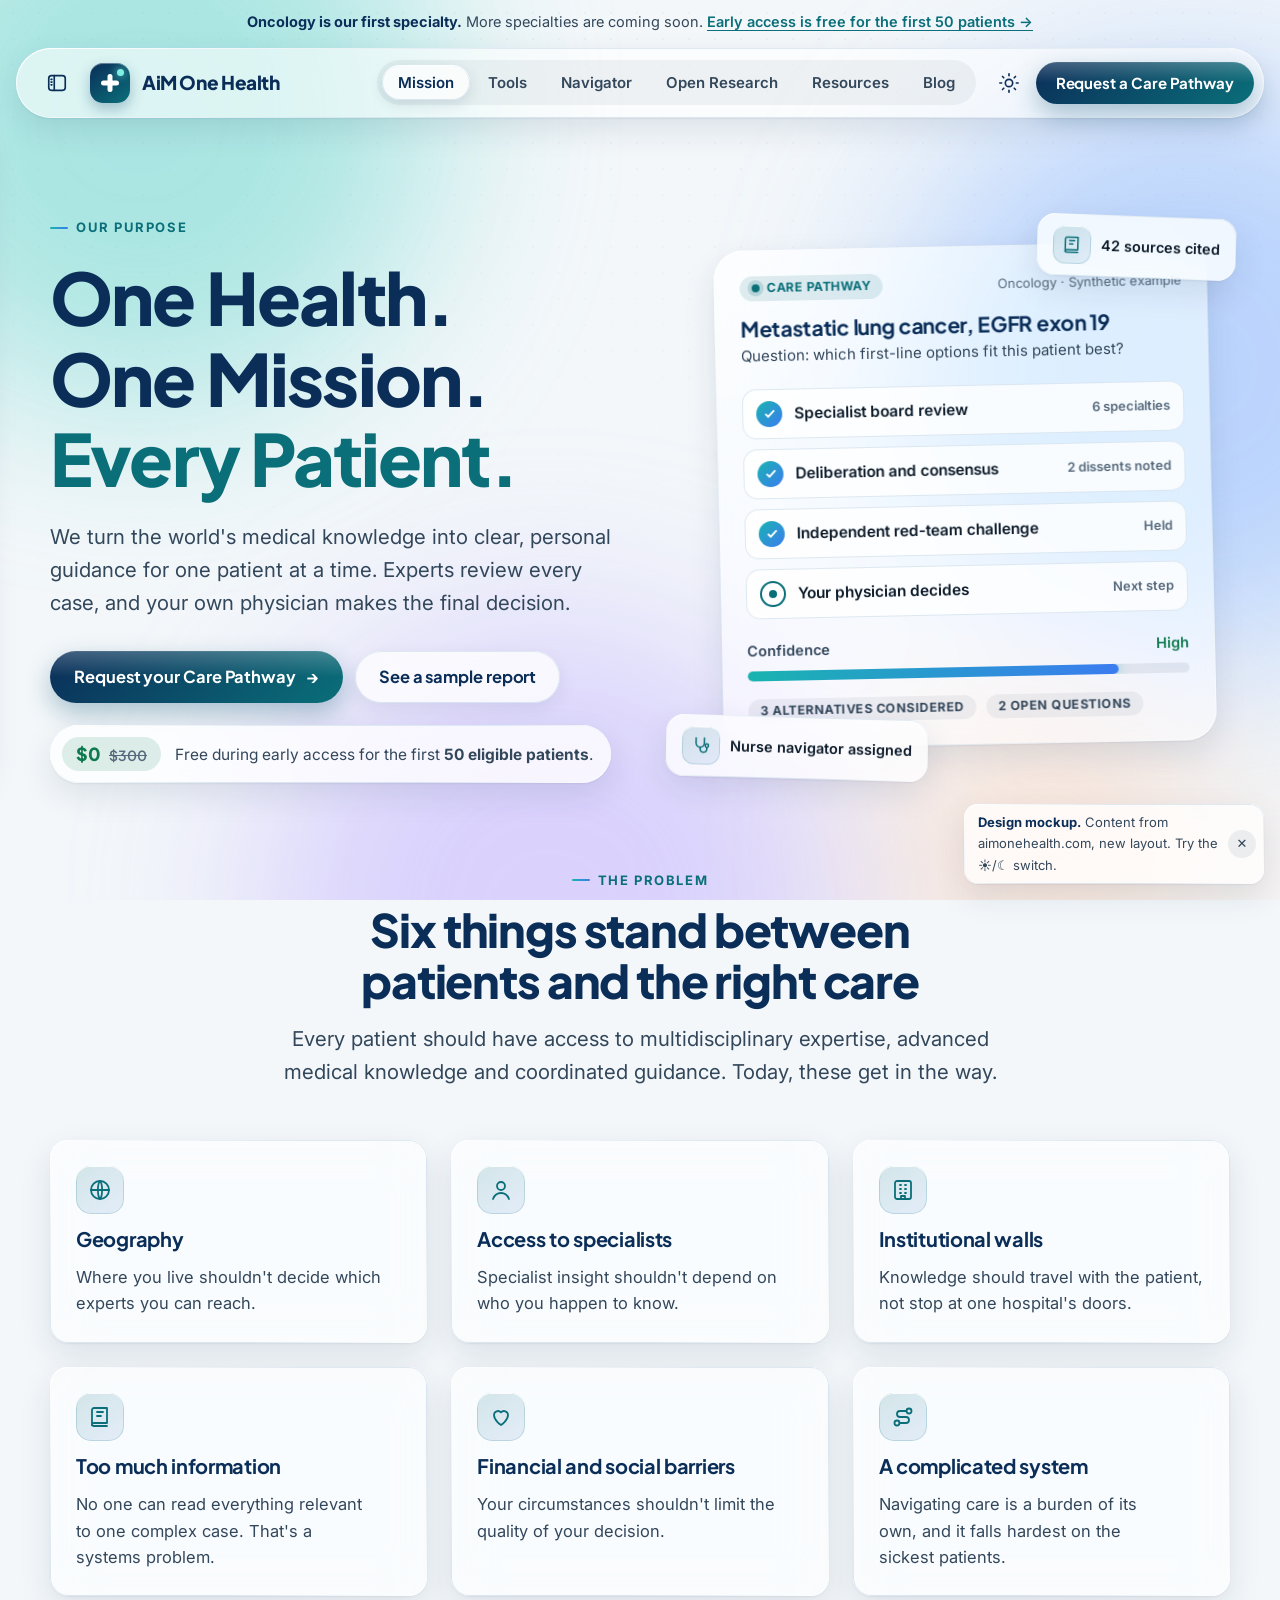
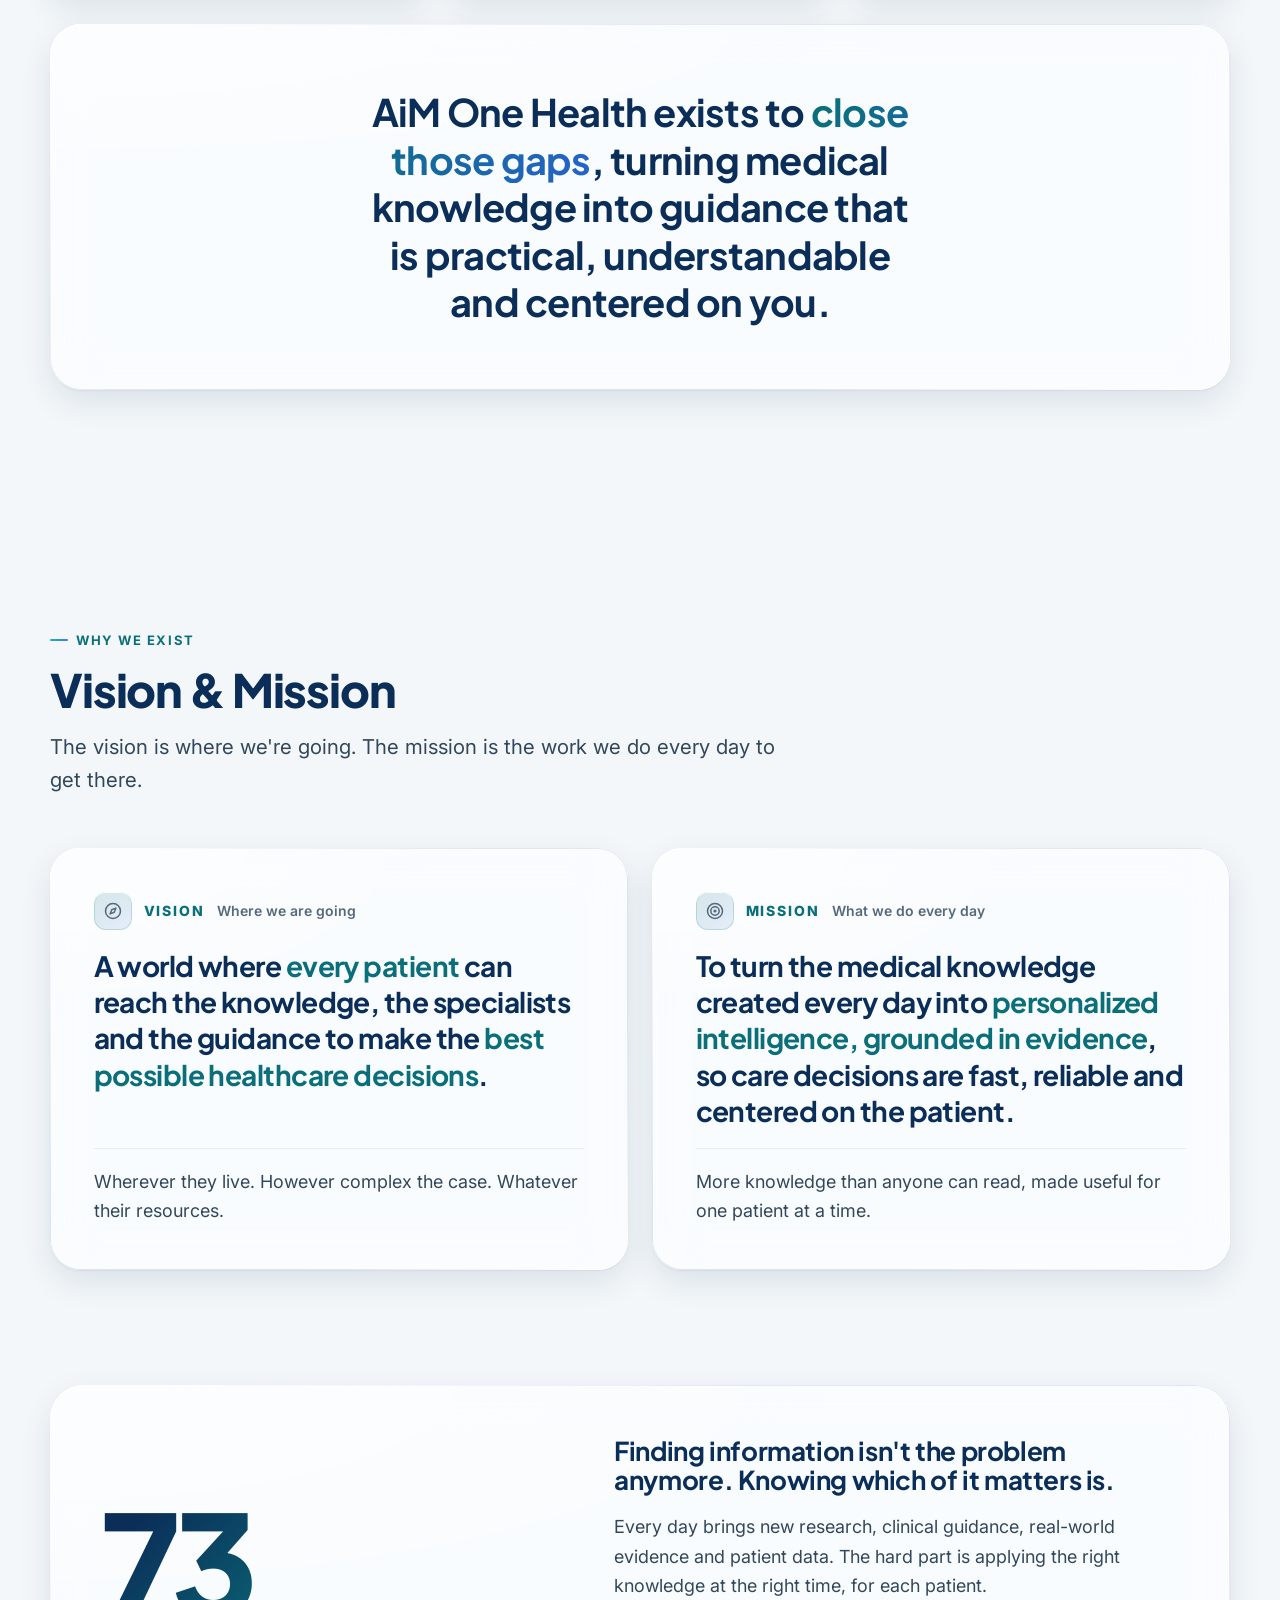
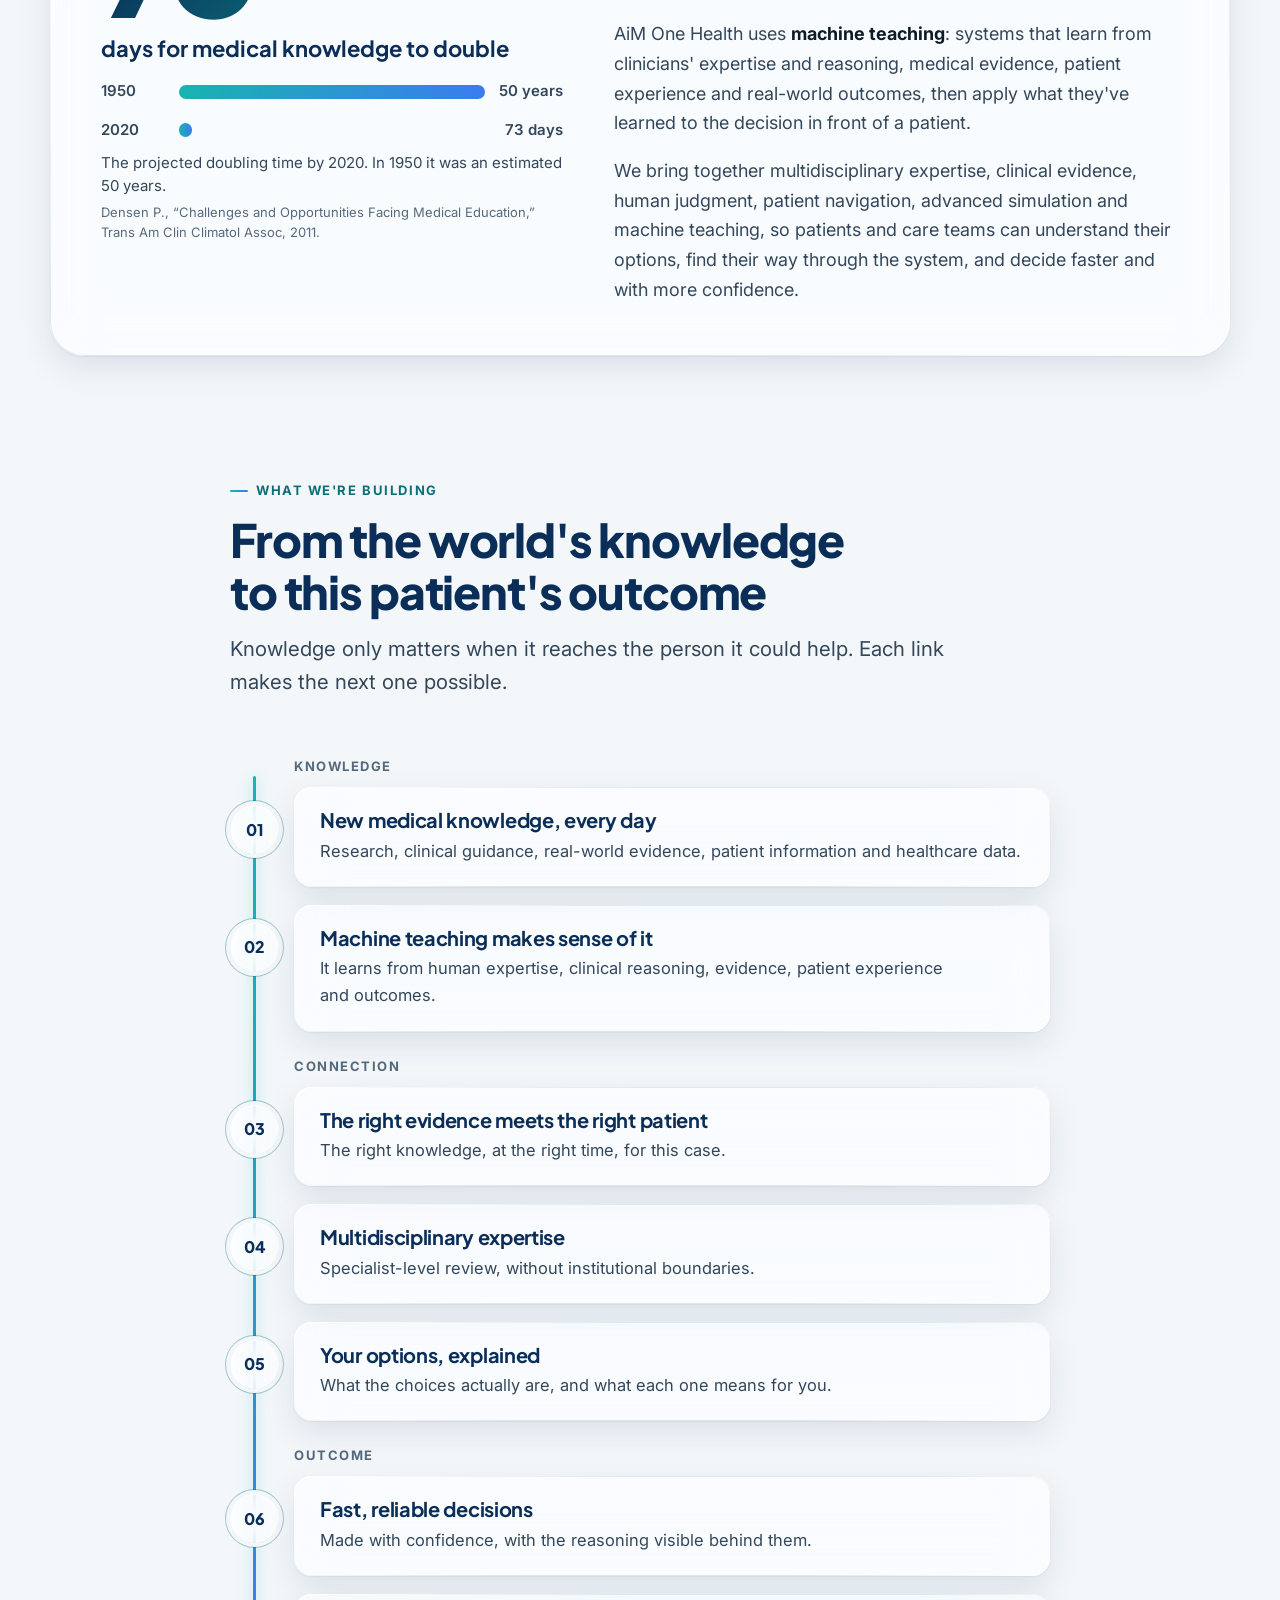
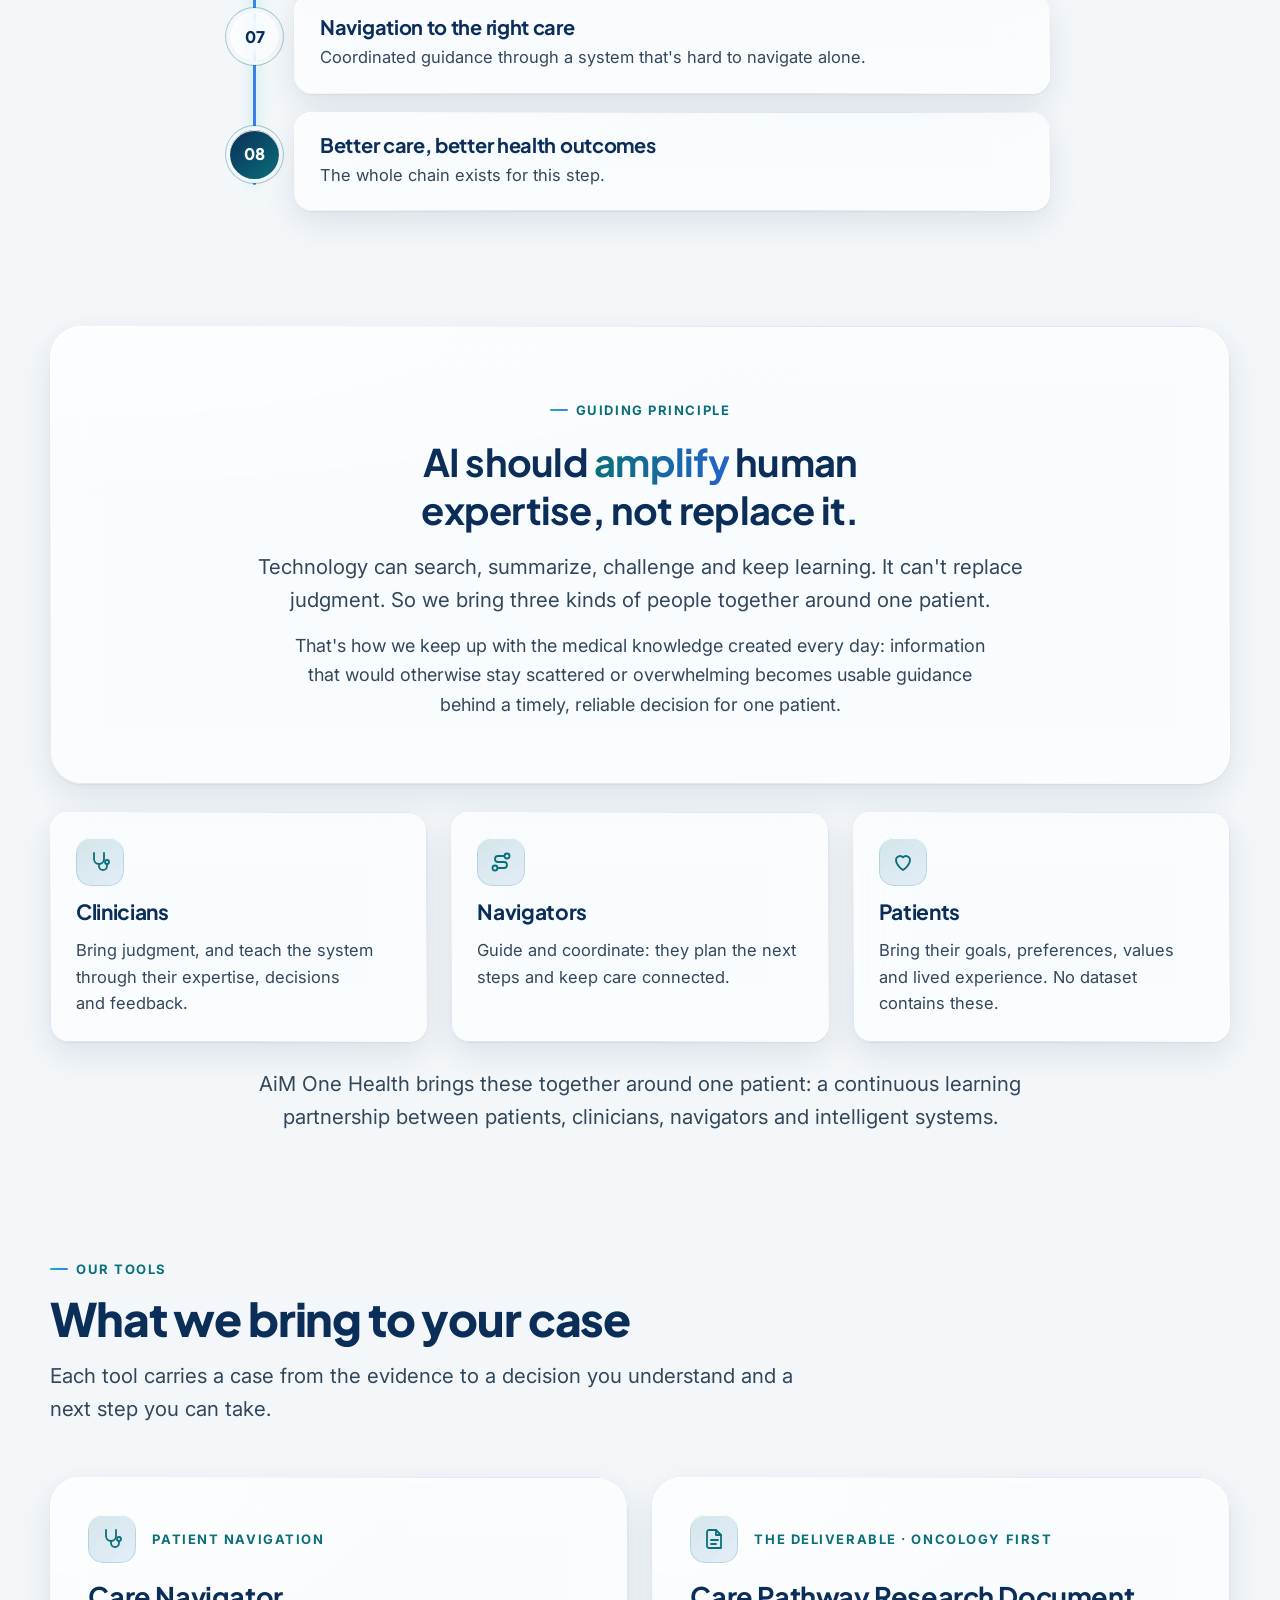
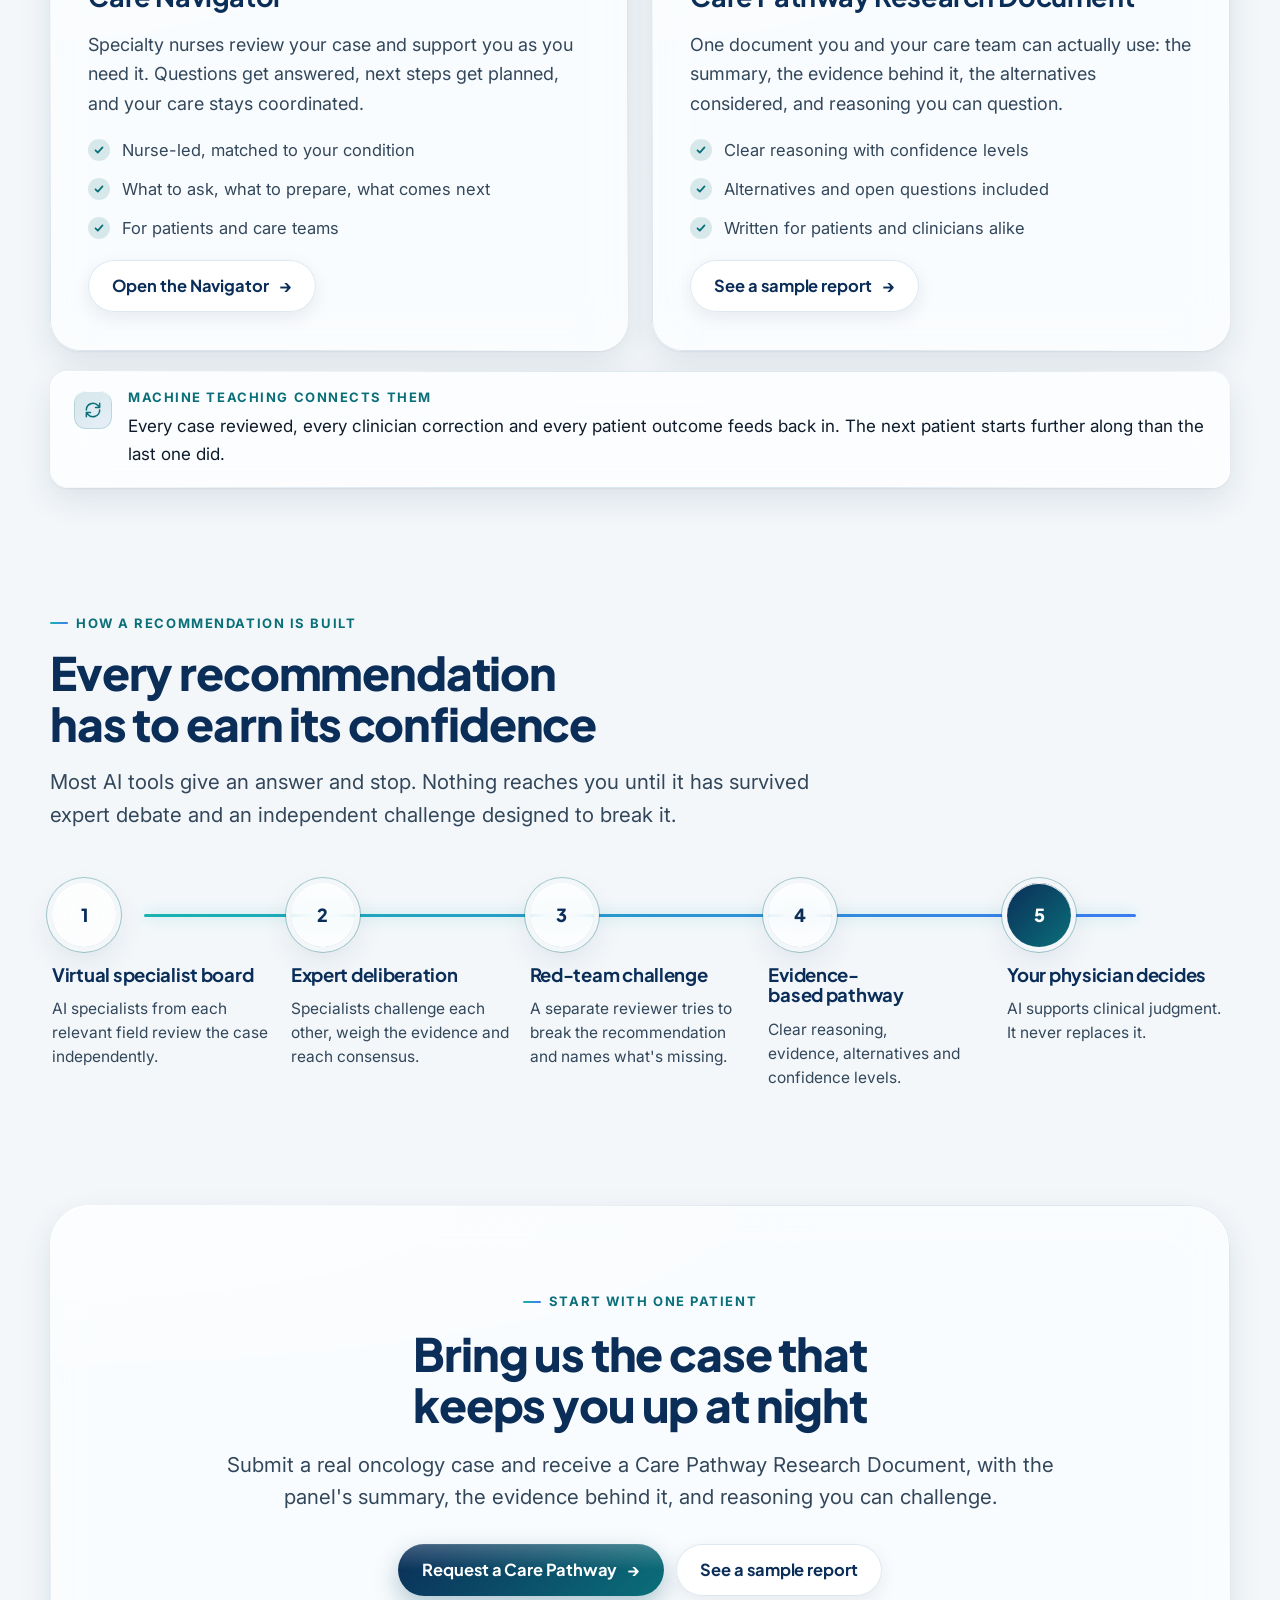
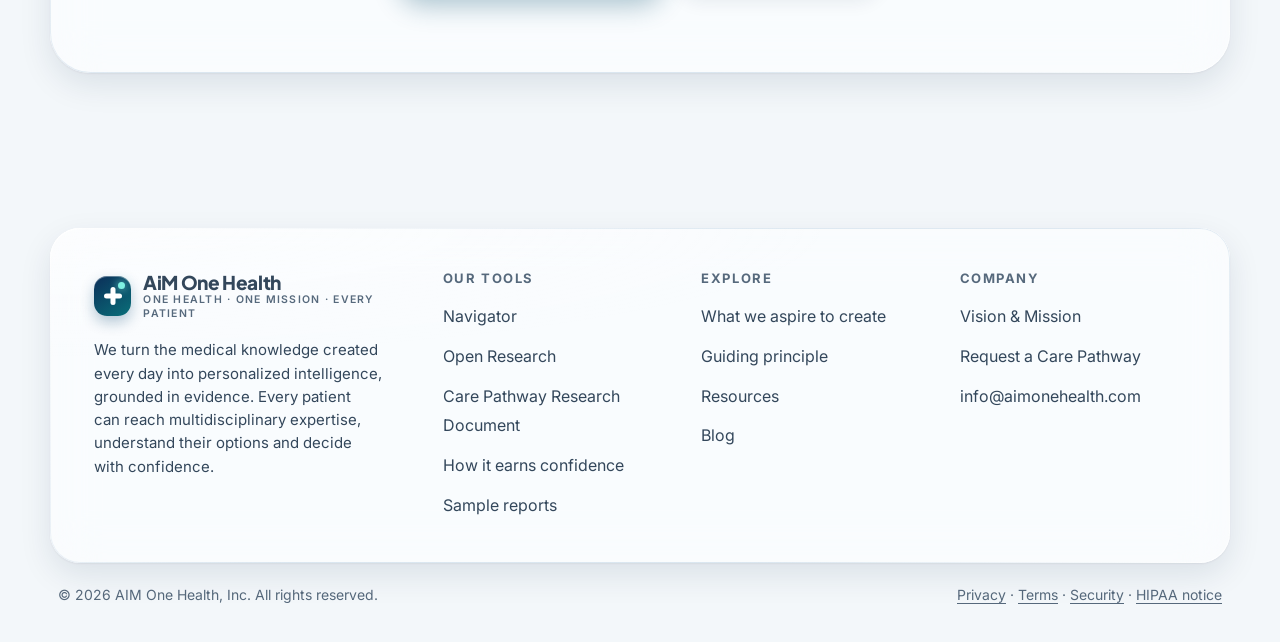
==== commit 46234a7e: "Add all 61 trainers, six articles and the missing site content Co-Authored-By: Claude Opus 5.5 <nore" ====
--- a/index.html
+++ b/index.html
@@ -175,12 +175,14 @@
             <div class="b"><span>1950</span><i style="width:100%"></i><span>50 years</span></div>
             <div class="b"><span>2020</span><i style="width:4%"></i><span>73 days</span></div>
           </div>
+          <p class="small muted" style="margin-bottom:6px">The projected doubling time by 2020. In 1950 it was an estimated 50 years.</p>
           <p class="tiny">Densen P., “Challenges and Opportunities Facing Medical Education,” Trans Am Clin Climatol Assoc, 2011.</p>
         </div>
         <div class="stack">
           <h3 style="font-size:26px">Finding information isn't the problem anymore. Knowing which of it matters is.</h3>
           <p class="muted">Every day brings new research, clinical guidance, real-world evidence and patient data. The hard part is applying the right knowledge at the right time, for each patient.</p>
           <p class="muted">AiM One Health uses <b style="color:var(--ink)">machine teaching</b>: systems that learn from clinicians' expertise and reasoning, medical evidence, patient experience and real-world outcomes, then apply what they've learned to the decision in front of a patient.</p>
+          <p class="muted">We bring together multidisciplinary expertise, clinical evidence, human judgment, patient navigation, advanced simulation and machine teaching, so patients and care teams can understand their options, find their way through the system, and decide faster and with more confidence.</p>
         </div>
       </div>
     </div>
@@ -217,12 +219,14 @@
         <span class="eyebrow">Guiding principle</span>
         <p class="big" style="margin-top:18px">AI should <span class="grad">amplify</span> human expertise, not replace it.</p>
         <p class="lead read" style="margin:18px auto 0">Technology can search, summarize, challenge and keep learning. It can't replace judgment. So we bring three kinds of people together around one patient.</p>
+        <p class="muted read" style="margin:14px auto 0">That's how we keep up with the medical knowledge created every day: information that would otherwise stay scattered or overwhelming becomes usable guidance behind a timely, reliable decision for one patient.</p>
       </div>
       <div class="grid g3 roles">
         <article class="tile glass lift reveal"><span class="ico" data-ico="stethoscope"></span><h3>Clinicians</h3><p>Bring judgment, and teach the system through their expertise, decisions and feedback.</p></article>
         <article class="tile glass lift reveal"><span class="ico" data-ico="route"></span><h3>Navigators</h3><p>Guide and coordinate: they plan the next steps and keep care connected.</p></article>
         <article class="tile glass lift reveal"><span class="ico" data-ico="heart"></span><h3>Patients</h3><p>Bring their goals, preferences, values and lived experience. No dataset contains these.</p></article>
       </div>
+      <p class="lead read center reveal" style="margin:26px auto 0">AiM One Health brings these together around one patient: a continuous learning partnership between patients, clinicians, navigators and intelligent systems.</p>
     </div>
   </section>
 
@@ -250,6 +254,8 @@
           <a class="btn ghost" href="report.html">See a sample report <span class="arrow">→</span></a>
         </article>
       </div>
+      <div class="in-short glass strong reveal" style="margin-top:20px"><span class="ico sm" data-ico="loop"></span><div><b>Machine teaching connects them</b><p>Every case reviewed, every clinician correction and every patient outcome feeds back in. The next patient starts further along than the last one did.</p></div></div>
+    
     </div>
   </section>
 
--- a/site.css
+++ b/site.css
@@ -366,6 +366,50 @@
   100% { transform: none; border-radius: 0; box-shadow: 0 0 0 rgb(0 0 0 / 0); }
 }
 
+/* ---------- article pages (blog posts) ---------- */
+.post-hero { padding: clamp(48px, 7vw, 88px) 0 28px; }
+.post-hero h1 { font-size: clamp(34px, 4.6vw, 56px); margin: 16px 0 16px; max-width: 22ch; }
+.post-meta { display: flex; flex-wrap: wrap; gap: 8px 18px; align-items: center; margin-top: 18px; font-size: 15px; font-weight: 600; color: var(--ink-3); }
+.post-meta .who { display: flex; align-items: center; gap: 10px; color: var(--ink); }
+.post-meta .who i { width: 34px; height: 34px; border-radius: 50%; display: grid; place-items: center; font-style: normal; font: 800 12px/1 var(--font-head); color: #fff; background: linear-gradient(135deg, #0b2e59, #0a6f79); }
+.post-cover { margin: 26px 0 0; border-radius: 28px; overflow: hidden; }
+.post-cover img { width: 100%; max-height: 460px; object-fit: cover; background: linear-gradient(145deg, #0b2e59, #0a6f79); }
+.post-cover figcaption, .post-fig figcaption { padding: 14px 20px 16px; font-size: 14px; line-height: 1.55; color: var(--ink-2); }
+.post-layout { display: grid; grid-template-columns: 250px minmax(0, 1fr); gap: 36px; align-items: start; }
+.post-toc { position: sticky; top: 100px; padding: 20px; border-radius: 22px; }
+.post-toc h4 { font: 700 12.5px/1 var(--font-body); letter-spacing: .12em; text-transform: uppercase; color: var(--ink-3); margin-bottom: 10px; }
+.post-toc a { display: block; padding: 8px 10px; border-radius: 10px; font-size: 14.5px; font-weight: 600; color: var(--ink-2); text-decoration: none; }
+.post-toc a:hover, .post-toc a.on { background: var(--glass-strong); color: var(--brand); }
+.post-body { min-width: 0; }
+.post-body > section { padding: 0 0 34px; scroll-margin-top: 100px; }
+.post-body h2 { font-size: clamp(25px, 2.5vw, 31px); margin-bottom: 14px; }
+.post-body h3 { font-size: 19px; margin: 22px 0 8px; }
+.post-body p { color: var(--ink-2); }
+.post-body p + p { margin-top: 12px; }
+.post-body ul { margin: 12px 0 0; padding-left: 22px; color: var(--ink-2); }
+.post-body li + li { margin-top: 6px; }
+.post-body li b { color: var(--ink); }
+.facts { display: grid; grid-template-columns: repeat(auto-fit, minmax(160px, 1fr)); gap: 12px; margin: 6px 0 30px; }
+.facts .stat { padding: 18px; border-radius: 18px; }
+.facts .stat b { font-size: clamp(24px, 2.6vw, 32px); }
+.facts .stat span { font-size: 13.5px; }
+.note-box { display: flex; gap: 14px; align-items: flex-start; padding: 16px 20px; border-radius: 18px; margin: 0 0 28px; font-size: 15px; color: var(--ink-2); }
+.note-box p { min-width: 0; overflow-wrap: anywhere; }
+.note-box .ico { color: var(--warm); background: color-mix(in srgb, var(--warm) 12%, transparent); box-shadow: none; }
+.post-table { margin: 16px 0 6px; border-radius: 20px; overflow-x: auto; padding: 4px; }
+.post-table .table { font-size: 14.5px; min-width: 560px; }
+.post-table .table td, .post-table .table th { padding: 11px 14px; vertical-align: top; }
+.post-table + .tiny { margin: 6px 4px 0; }
+.post-fig { margin: 18px 0 6px; border-radius: 22px; overflow: hidden; }
+.post-fig img { width: 100%; background: rgb(13 40 70 / .05); }
+.pull { margin: 22px 0; padding: 22px 26px; border-radius: 22px; font: 700 clamp(19px, 1.8vw, 23px)/1.4 var(--font-head); color: var(--brand); border-left: 4px solid var(--accent); }
+.verdicts { display: grid; gap: 10px; margin-top: 14px; }
+.verdicts div { display: grid; grid-template-columns: auto 1fr; gap: 6px 14px; padding: 14px 18px; border-radius: 16px; background: var(--glass-strong); box-shadow: inset 0 0 0 1px var(--glass-edge-2); font-size: 15.5px; color: var(--ink-2); }
+.verdicts b { color: var(--ink); }
+.read-original { display: flex; flex-wrap: wrap; gap: 14px; align-items: center; justify-content: space-between; padding: 20px 24px; border-radius: 22px; margin: 6px 0 30px; }
+.read-original p { color: var(--ink-2); font-size: 15.5px; }
+@media (max-width: 980px) { .post-layout { grid-template-columns: minmax(0, 1fr); } .post-toc { position: static; } }
+
 /* ---------- header fit ---------- */
 /* The bar holds the name, six tabs, the theme switch and the main button. It gets a little more
    width than the page content, drops the tagline (it lives in the footer), and below 1240px the
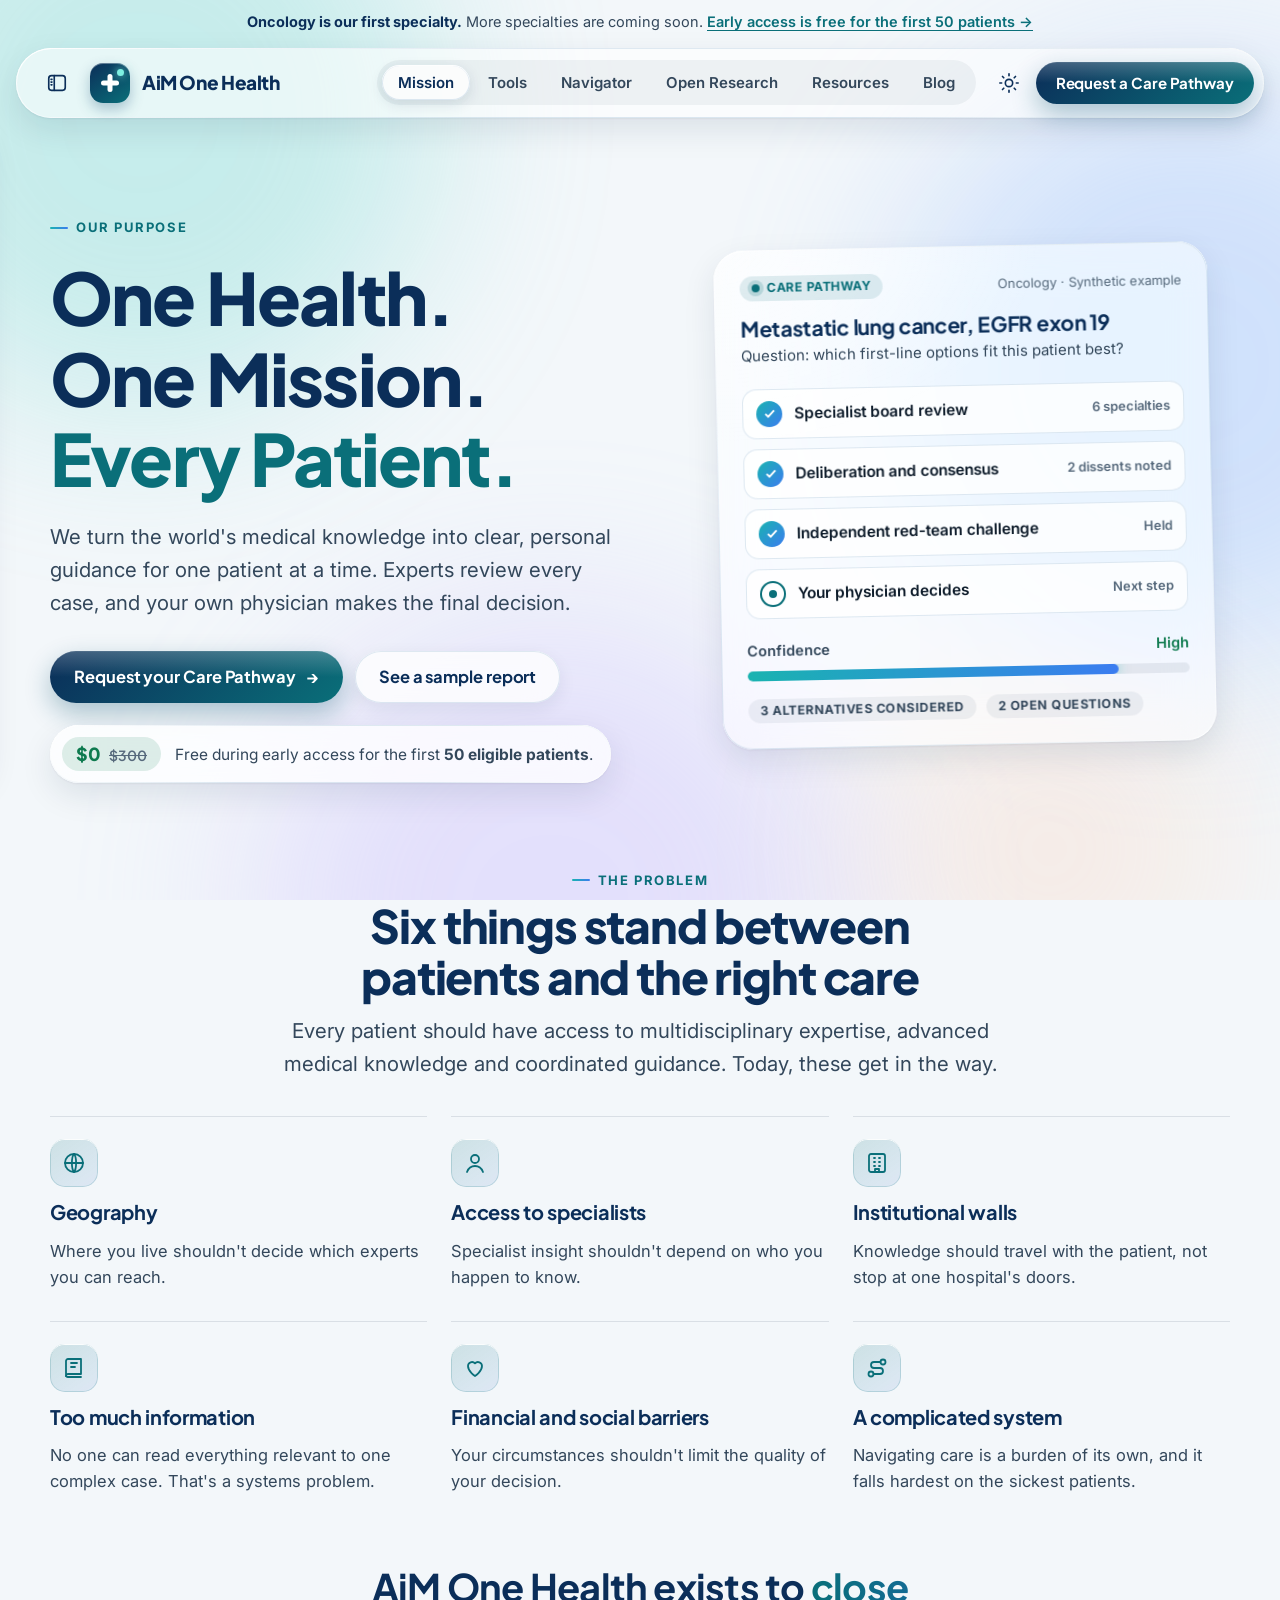
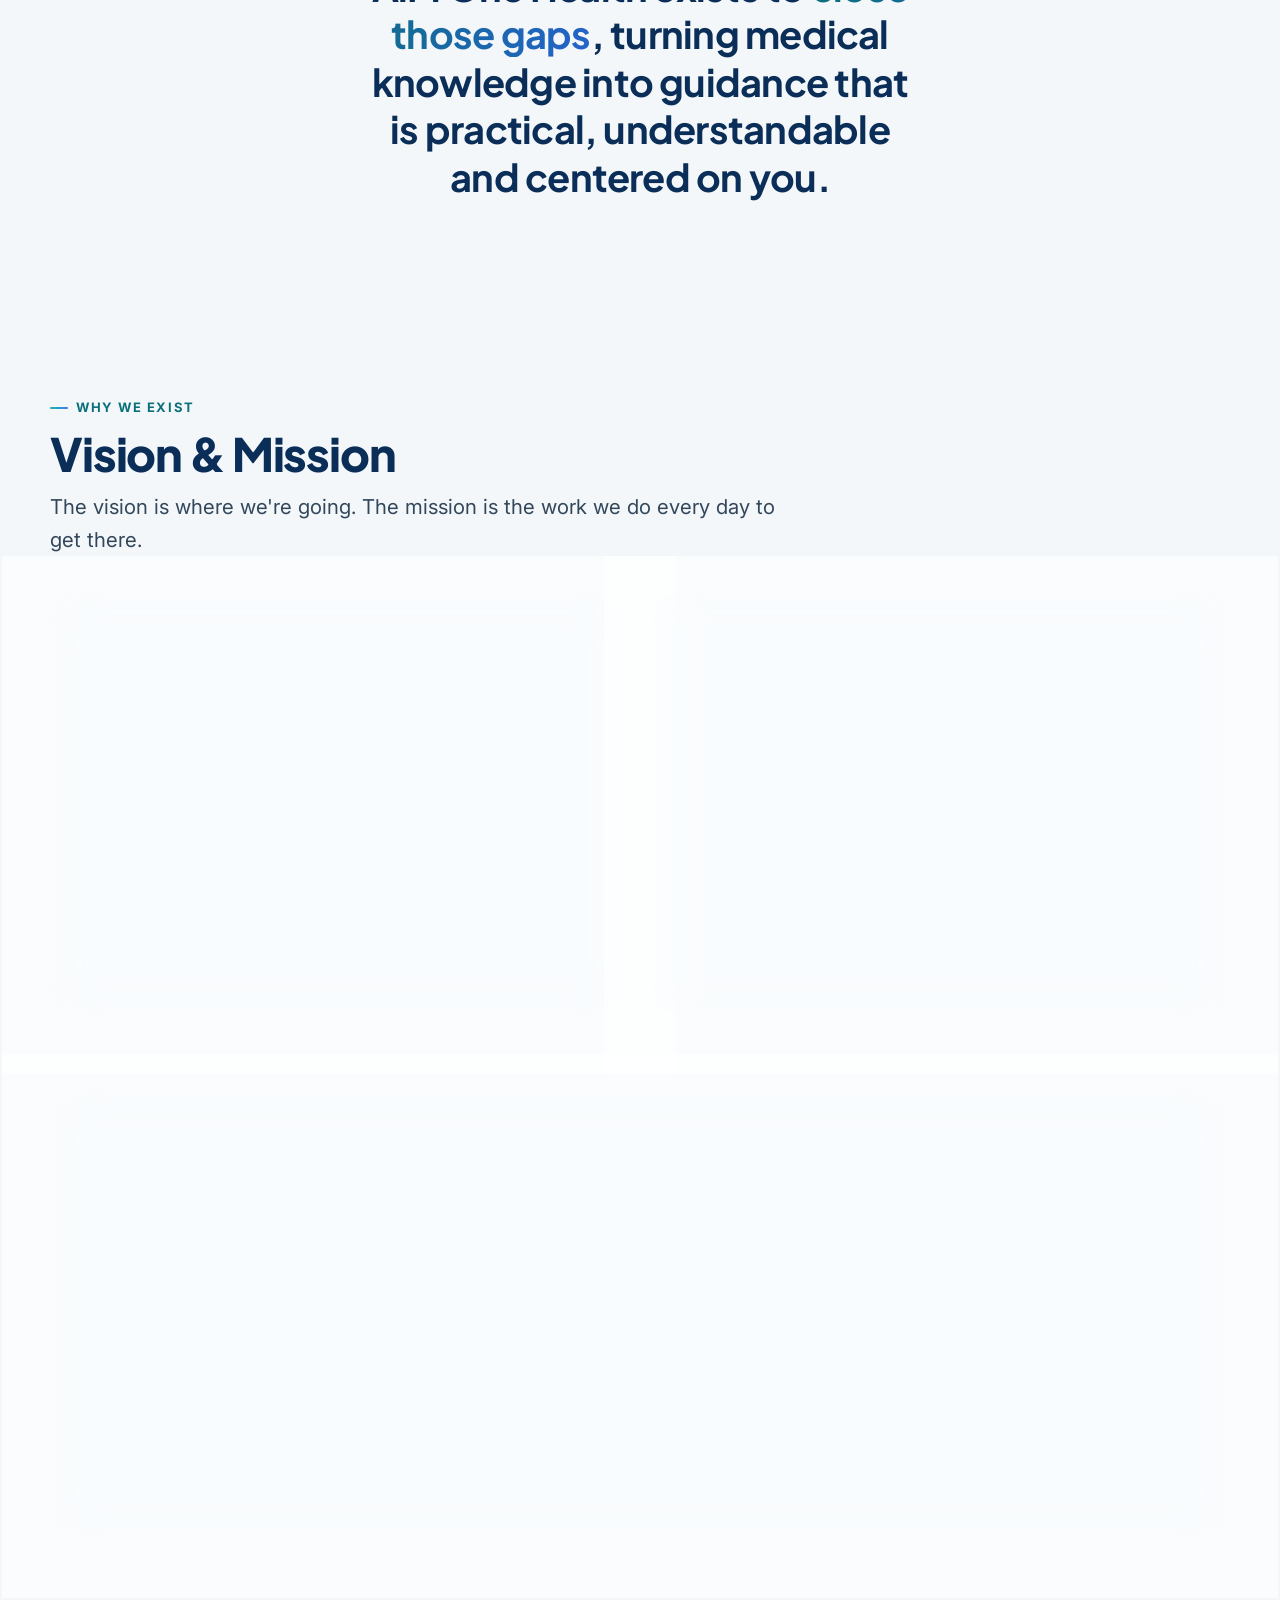
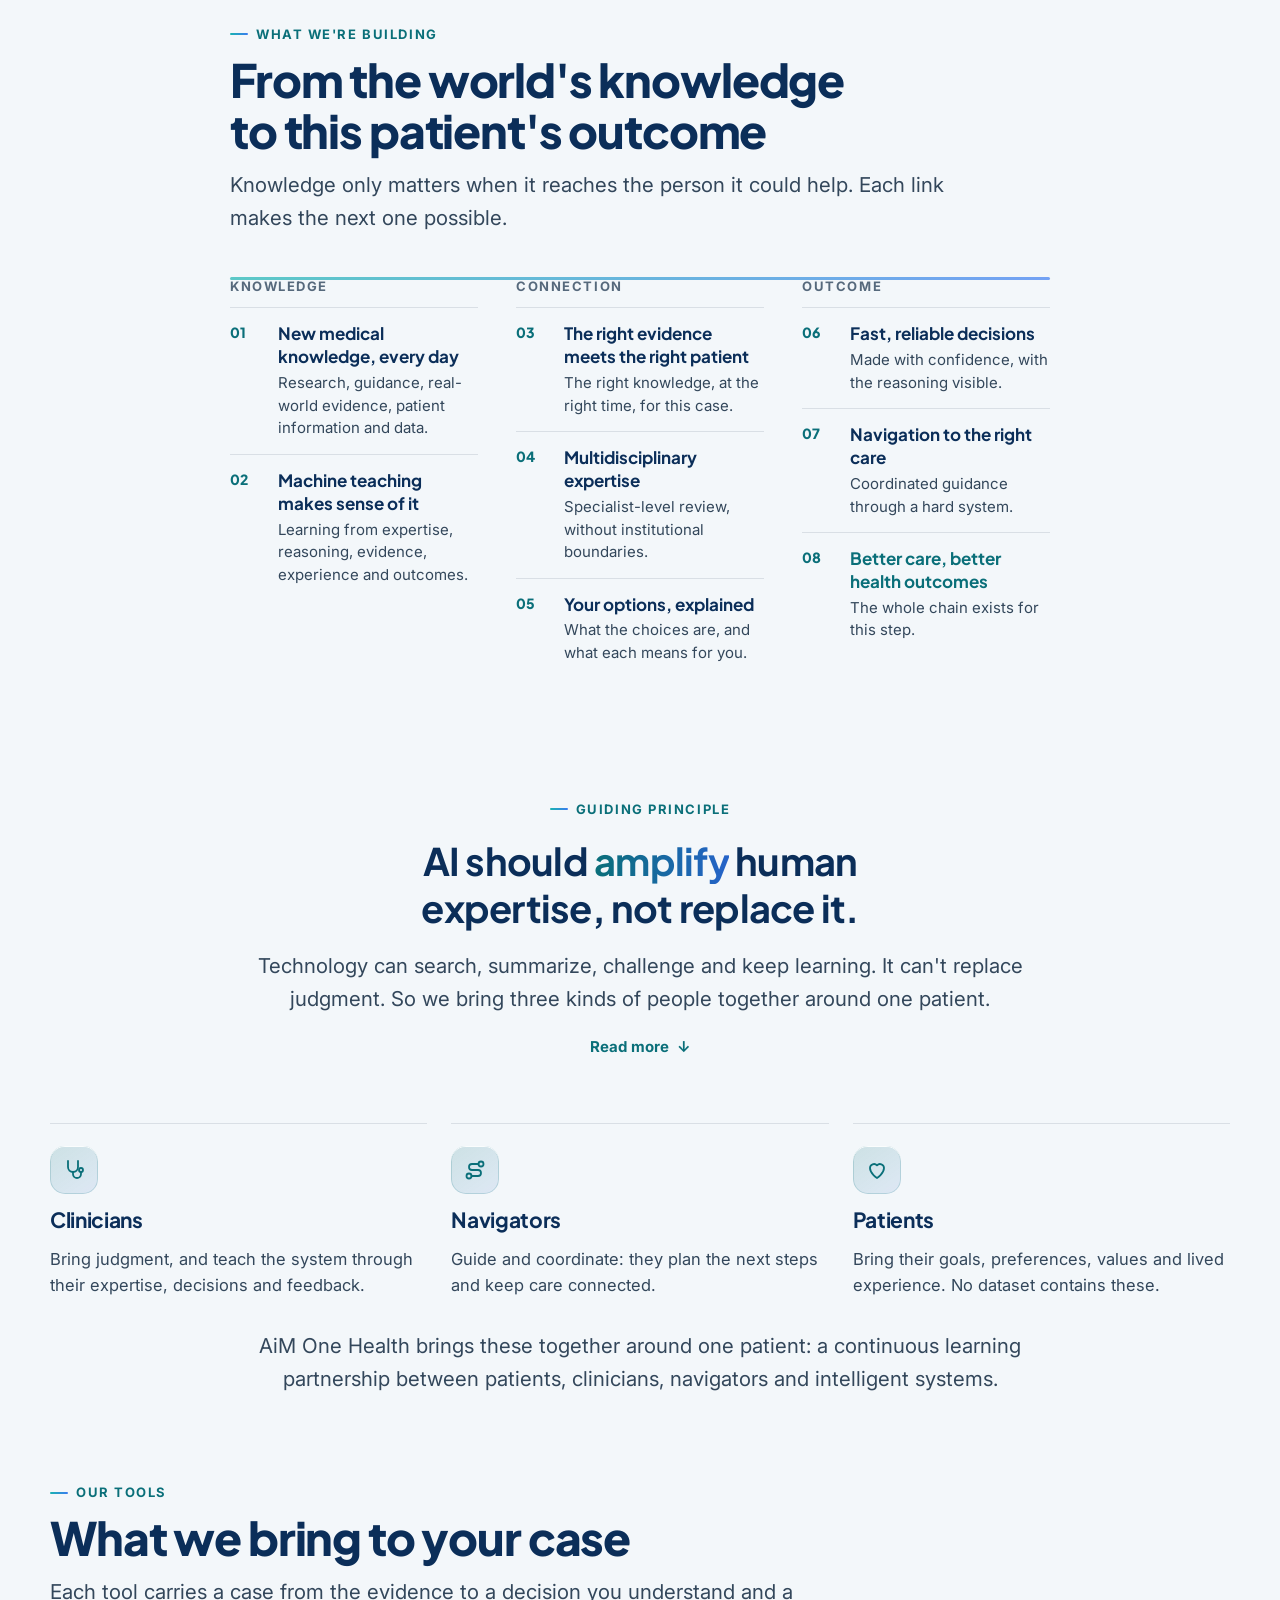
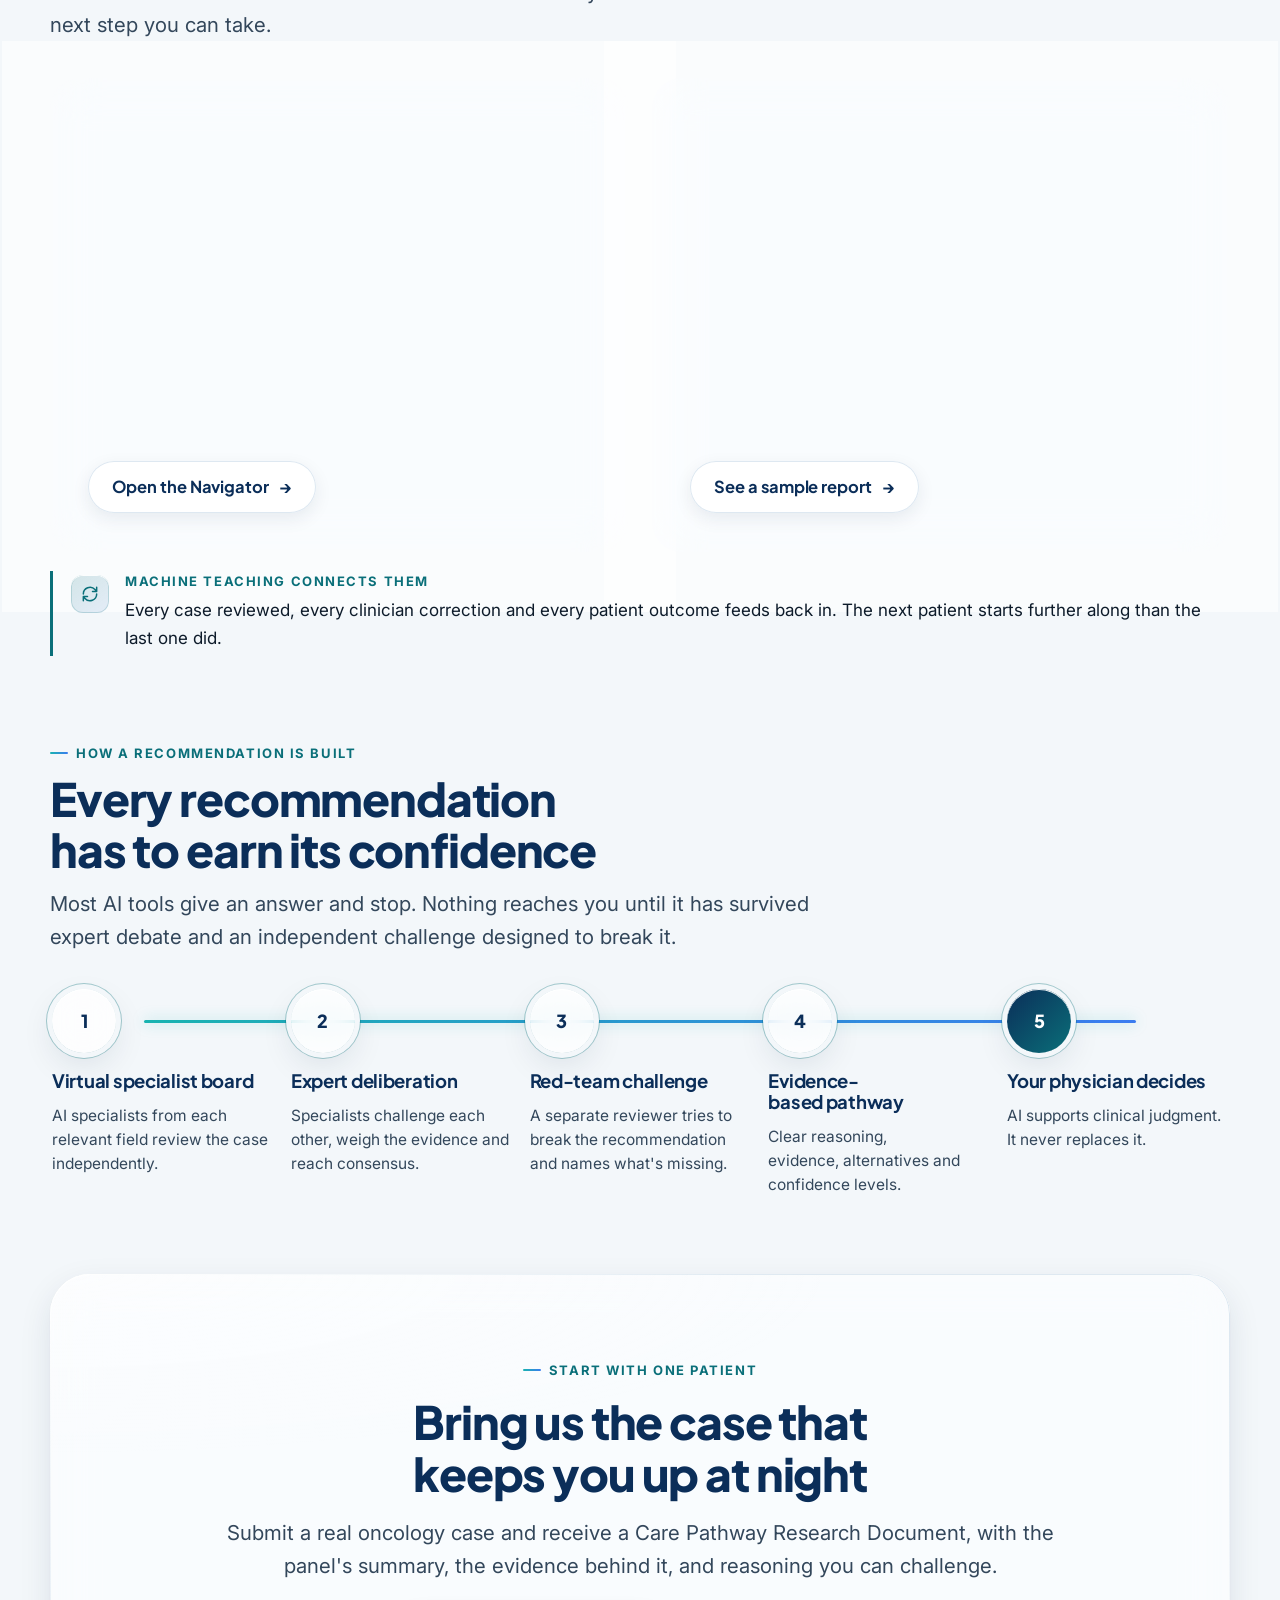
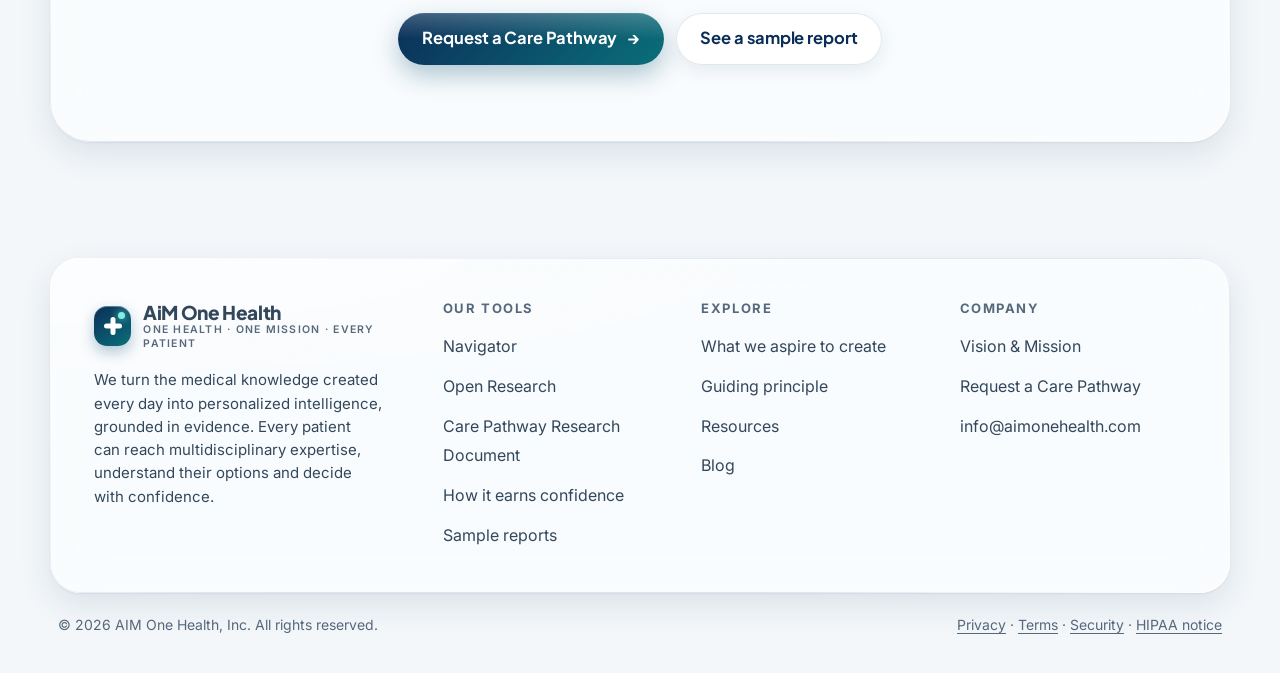
==== commit 9914b1fd: "Calmer design: fewer boxes, less on screen, shorter pages, tabbed trainers Co-Authored-By: Claude Op" ====
--- a/index.html
+++ b/index.html
@@ -72,7 +72,17 @@
   .final { padding: clamp(36px, 6vw, 80px); border-radius: 40px; text-align: center; }
   .final h2 { max-width: 18ch; margin: 16px auto 18px; }
   .final .ctas { display: flex; flex-wrap: wrap; justify-content: center; gap: 12px; margin-top: 30px; }
+  .phases { display: grid; grid-template-columns: repeat(3, 1fr); gap: clamp(20px, 3vw, 40px); position: relative; }
+  .phases::before { content: ''; position: absolute; left: 0; right: 0; top: 7px; height: 3px; border-radius: 3px; background: var(--thread-x); opacity: .7; }
+  .phase-col .phase { position: relative; display: inline-block; padding-right: 12px; margin: 0 0 14px; background: var(--page); }
+  .phase-col ol { list-style: none; margin: 0; padding: 0; display: grid; }
+  .phase-col li { display: grid; grid-template-columns: 38px minmax(0, 1fr); gap: 10px; padding: 14px 0; border-top: 1px solid var(--line); }
+  .phase-col .pn { font: 800 14px/1.5 var(--font-head); color: var(--accent); }
+  .phase-col b { display: block; font: 700 17px/1.35 var(--font-head); color: var(--brand); }
+  .phase-col li span:not(.pn) { display: block; margin-top: 4px; font-size: 15px; line-height: 1.5; color: var(--ink-2); }
+  .phase-col li.key b { color: var(--accent); }
   @media (max-width: 980px) {
+    .phases { grid-template-columns: 1fr; } .phases::before { display: none; }
     .doubling { grid-template-columns: 1fr; }
     .preview { transform: none; }
     .float-chip { display: none; }
@@ -113,8 +123,6 @@
           <div class="meter"><div class="row"><span>Confidence</span><span style="color:var(--ok)">High</span></div><div class="track"><div class="fill"></div></div></div>
           <div class="pv-foot"><span class="badge plain">3 alternatives considered</span><span class="badge plain">2 open questions</span></div>
         </div>
-        <div class="float-chip glass strong a"><span class="ico sm" data-ico="stethoscope"></span>Nurse navigator assigned</div>
-        <div class="float-chip glass strong b"><span class="ico sm" data-ico="book"></span>42 sources cited</div>
       </div>
     </div>
   </section>
@@ -181,8 +189,8 @@
         <div class="stack">
           <h3 style="font-size:26px">Finding information isn't the problem anymore. Knowing which of it matters is.</h3>
           <p class="muted">Every day brings new research, clinical guidance, real-world evidence and patient data. The hard part is applying the right knowledge at the right time, for each patient.</p>
-          <p class="muted">AiM One Health uses <b style="color:var(--ink)">machine teaching</b>: systems that learn from clinicians' expertise and reasoning, medical evidence, patient experience and real-world outcomes, then apply what they've learned to the decision in front of a patient.</p>
-          <p class="muted">We bring together multidisciplinary expertise, clinical evidence, human judgment, patient navigation, advanced simulation and machine teaching, so patients and care teams can understand their options, find their way through the system, and decide faster and with more confidence.</p>
+          <details class="more"><summary>How machine teaching works</summary><p class="muted">AiM One Health uses <b style="color:var(--ink)">machine teaching</b>: systems that learn from clinicians' expertise and reasoning, medical evidence, patient experience and real-world outcomes, then apply what they've learned to the decision in front of a patient.</p>
+          <p class="muted">We bring together multidisciplinary expertise, clinical evidence, human judgment, patient navigation, advanced simulation and machine teaching, so patients and care teams can understand their options, find their way through the system, and decide faster and with more confidence.</p></details>
         </div>
       </div>
     </div>
@@ -196,19 +204,7 @@
         <h2>From the world's knowledge to this patient's outcome</h2>
         <p class="lead">Knowledge only matters when it reaches the person it could help. Each link makes the next one possible.</p>
       </div>
-      <div class="thread">
-        <p class="phase reveal">Knowledge</p>
-        <div class="step reveal"><span class="num">01</span><div class="card glass"><h3>New medical knowledge, every day</h3><p>Research, clinical guidance, real-world evidence, patient information and healthcare data.</p></div></div>
-        <div class="step reveal"><span class="num">02</span><div class="card glass"><h3>Machine teaching makes sense of it</h3><p>It learns from human expertise, clinical reasoning, evidence, patient experience and outcomes.</p></div></div>
-        <p class="phase reveal">Connection</p>
-        <div class="step reveal"><span class="num">03</span><div class="card glass"><h3>The right evidence meets the right patient</h3><p>The right knowledge, at the right time, for this case.</p></div></div>
-        <div class="step reveal"><span class="num">04</span><div class="card glass"><h3>Multidisciplinary expertise</h3><p>Specialist-level review, without institutional boundaries.</p></div></div>
-        <div class="step reveal"><span class="num">05</span><div class="card glass"><h3>Your options, explained</h3><p>What the choices actually are, and what each one means for you.</p></div></div>
-        <p class="phase reveal">Outcome</p>
-        <div class="step reveal"><span class="num">06</span><div class="card glass"><h3>Fast, reliable decisions</h3><p>Made with confidence, with the reasoning visible behind them.</p></div></div>
-        <div class="step reveal"><span class="num">07</span><div class="card glass"><h3>Navigation to the right care</h3><p>Coordinated guidance through a system that's hard to navigate alone.</p></div></div>
-        <div class="step key reveal"><span class="num">08</span><div class="card glass bloom"><h3>Better care, better health outcomes</h3><p>The whole chain exists for this step.</p></div></div>
-      </div>
+      <div class="phases"><div class="phase-col reveal"><p class="phase">Knowledge</p><ol><li><span class="pn">01</span><div><b>New medical knowledge, every day</b><span>Research, guidance, real-world evidence, patient information and data.</span></div></li><li><span class="pn">02</span><div><b>Machine teaching makes sense of it</b><span>Learning from expertise, reasoning, evidence, experience and outcomes.</span></div></li></ol></div><div class="phase-col reveal"><p class="phase">Connection</p><ol><li><span class="pn">03</span><div><b>The right evidence meets the right patient</b><span>The right knowledge, at the right time, for this case.</span></div></li><li><span class="pn">04</span><div><b>Multidisciplinary expertise</b><span>Specialist-level review, without institutional boundaries.</span></div></li><li><span class="pn">05</span><div><b>Your options, explained</b><span>What the choices are, and what each means for you.</span></div></li></ol></div><div class="phase-col reveal"><p class="phase">Outcome</p><ol><li><span class="pn">06</span><div><b>Fast, reliable decisions</b><span>Made with confidence, with the reasoning visible.</span></div></li><li><span class="pn">07</span><div><b>Navigation to the right care</b><span>Coordinated guidance through a hard system.</span></div></li><li class="key"><span class="pn">08</span><div><b>Better care, better health outcomes</b><span>The whole chain exists for this step.</span></div></li></ol></div></div>
     </div>
   </section>
 
@@ -219,7 +215,7 @@
         <span class="eyebrow">Guiding principle</span>
         <p class="big" style="margin-top:18px">AI should <span class="grad">amplify</span> human expertise, not replace it.</p>
         <p class="lead read" style="margin:18px auto 0">Technology can search, summarize, challenge and keep learning. It can't replace judgment. So we bring three kinds of people together around one patient.</p>
-        <p class="muted read" style="margin:14px auto 0">That's how we keep up with the medical knowledge created every day: information that would otherwise stay scattered or overwhelming becomes usable guidance behind a timely, reliable decision for one patient.</p>
+        <details class="more" style="margin:16px auto 0;max-width:64ch"><summary>Read more</summary><p class="muted read">That's how we keep up with the medical knowledge created every day: information that would otherwise stay scattered or overwhelming becomes usable guidance behind a timely, reliable decision for one patient.</p></details>
       </div>
       <div class="grid g3 roles">
         <article class="tile glass lift reveal"><span class="ico" data-ico="stethoscope"></span><h3>Clinicians</h3><p>Bring judgment, and teach the system through their expertise, decisions and feedback.</p></article>
--- a/site.css
+++ b/site.css
@@ -481,6 +481,53 @@
 }
 /* grid and split children may shrink below their content's natural width (long words, big numbers) */
 .grid > *, .split > *, .g2 > *, .g3 > *, .g4 > * { min-width: 0; }
+/* ---------- calm layer: fewer boxes ----------
+   Glass is kept for what matters (navigation, the hero, key cards, forms, dialogs, calls to action and
+   trainer options). Supporting content (feature lists, stats, steps, papers, figures, notes) sits
+   straight on the page, separated by thin lines instead of boxes. */
+:root { --line: rgb(13 40 70 / .11); }
+:root[data-theme='night'] { --line: rgb(255 255 255 / .1); }
+.tile.glass, .stat.glass, .paper.glass, .teaser.glass, .thread .card.glass, .stage-card.glass, .loop-step.glass, .trial.glass,
+.lists > .glass, details.glass, .statement.glass, .in-short.glass, .read-original.glass, .post-fig.glass, .post-table.glass,
+.note-box.glass, .pull.glass, .part.glass, .warn.glass, .decision.glass, .propose.glass, .stats .stat, .facts .stat, .empty.glass {
+  background: none !important; box-shadow: none !important; -webkit-backdrop-filter: none !important; backdrop-filter: none !important; border-radius: 0 !important; }
+:is(.tile, .stat, .paper, .teaser, .thread .card, .stage-card, .loop-step, .trial, .lists > div, details, .statement, .in-short, .read-original, .post-fig, .post-table, .note-box, .pull, .part, .warn, .decision, .propose).glass::before,
+:is(.tile, .stat, .paper, .teaser, .thread .card, .stage-card, .loop-step, .trial, .lists > div, details, .statement, .in-short, .read-original, .post-fig, .post-table, .note-box, .pull, .part, .warn, .decision, .propose).glass::after { display: none !important; }
+:is(.tile, .paper, .teaser, .stage-card, .trial).lift:hover { transform: none; box-shadow: none !important; }
+/* open rows with a hairline on top */
+.grid > .tile.glass, .paper.glass, .teaser.glass, .trial.glass, .stage-card.glass, .loop-step.glass, .help-row > .tile.glass, .journey > .tile.glass { padding: 22px 0 6px !important; border-top: 1px solid var(--line); }
+.stat.glass, .facts .stat { padding: 0 !important; }
+.stats, .facts { gap: 26px 20px !important; }
+.thread .card.glass { padding: 12px 0 6px !important; }
+details.glass { padding: 0 !important; border-top: 1px solid var(--line); }
+details.glass + details.glass { margin-top: 0 !important; }
+.statement.glass { padding: clamp(18px, 3vw, 34px) 0 !important; }
+.in-short.glass { padding: 4px 0 4px 18px !important; border-left: 3px solid var(--accent) !important; }
+.note-box.glass, .warn.glass { padding: 0 !important; font-size: 14.5px; }
+.read-original.glass, .decision.glass, .propose.glass { padding: 18px 0 !important; border-top: 1px solid var(--line); }
+.post-fig.glass img { border-radius: 18px; }
+.post-fig.glass figcaption { padding: 10px 2px 0; }
+.post-table.glass { padding: 0 !important; border-top: 1px solid var(--line); border-bottom: 1px solid var(--line); }
+.pull.glass { padding: 4px 0 4px 20px !important; }
+.part.glass { padding: 28px 0 !important; border-top: 1px solid var(--line); }
+.lists > .glass { padding: 0 !important; }
+/* tighter rhythm between sections so pages are shorter */
+section { padding: clamp(44px, 6vw, 84px) 0; }
+.sec-head { margin-bottom: clamp(22px, 3vw, 36px); }
+.sec-head h2 { margin: 10px 0 12px; }
+/* softer background light, no dot pattern */
+:root { --field-opacity: .34; }
+:root[data-theme='night'] { --field-opacity: .2; }
+.fields::after { display: none; }
+/* "Read more": secondary paragraphs fold away so pages skim fast */
+details.more { margin-top: 14px; }
+details.more > summary { list-style: none; cursor: pointer; display: inline-flex; align-items: center; gap: 8px; font: 700 15px/1 var(--font-body); color: var(--accent); }
+details.more > summary::-webkit-details-marker { display: none; }
+details.more > summary::after { content: '↓'; transition: transform .25s; }
+details.more[open] > summary::after { transform: rotate(180deg); }
+details.more[open] > summary { margin-bottom: 12px; }
+details.more > :not(summary) + :not(summary) { margin-top: 12px; }
+
 @media (prefers-reduced-motion: reduce) {
   *, *::before, *::after { animation: none !important; transition: none !important; scroll-behavior: auto !important; }
   .js .reveal { opacity: 1; transform: none; }
